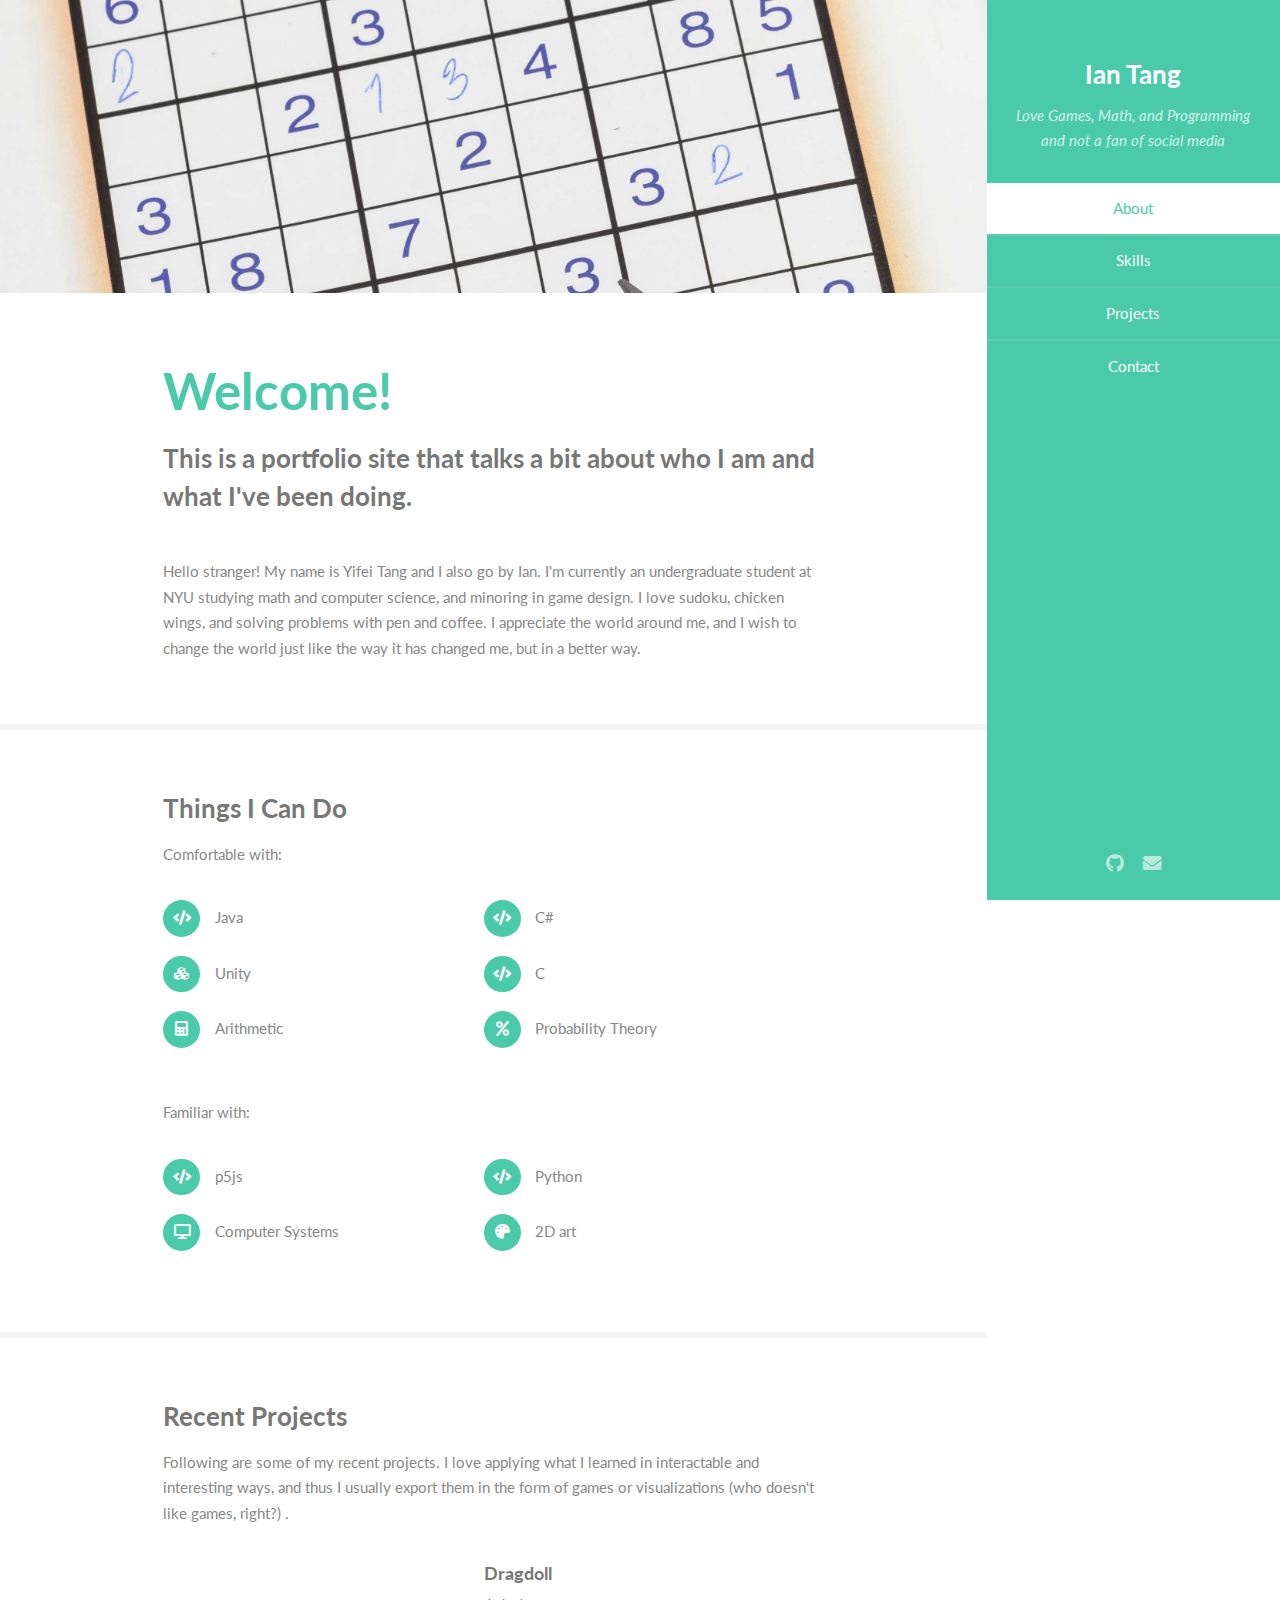
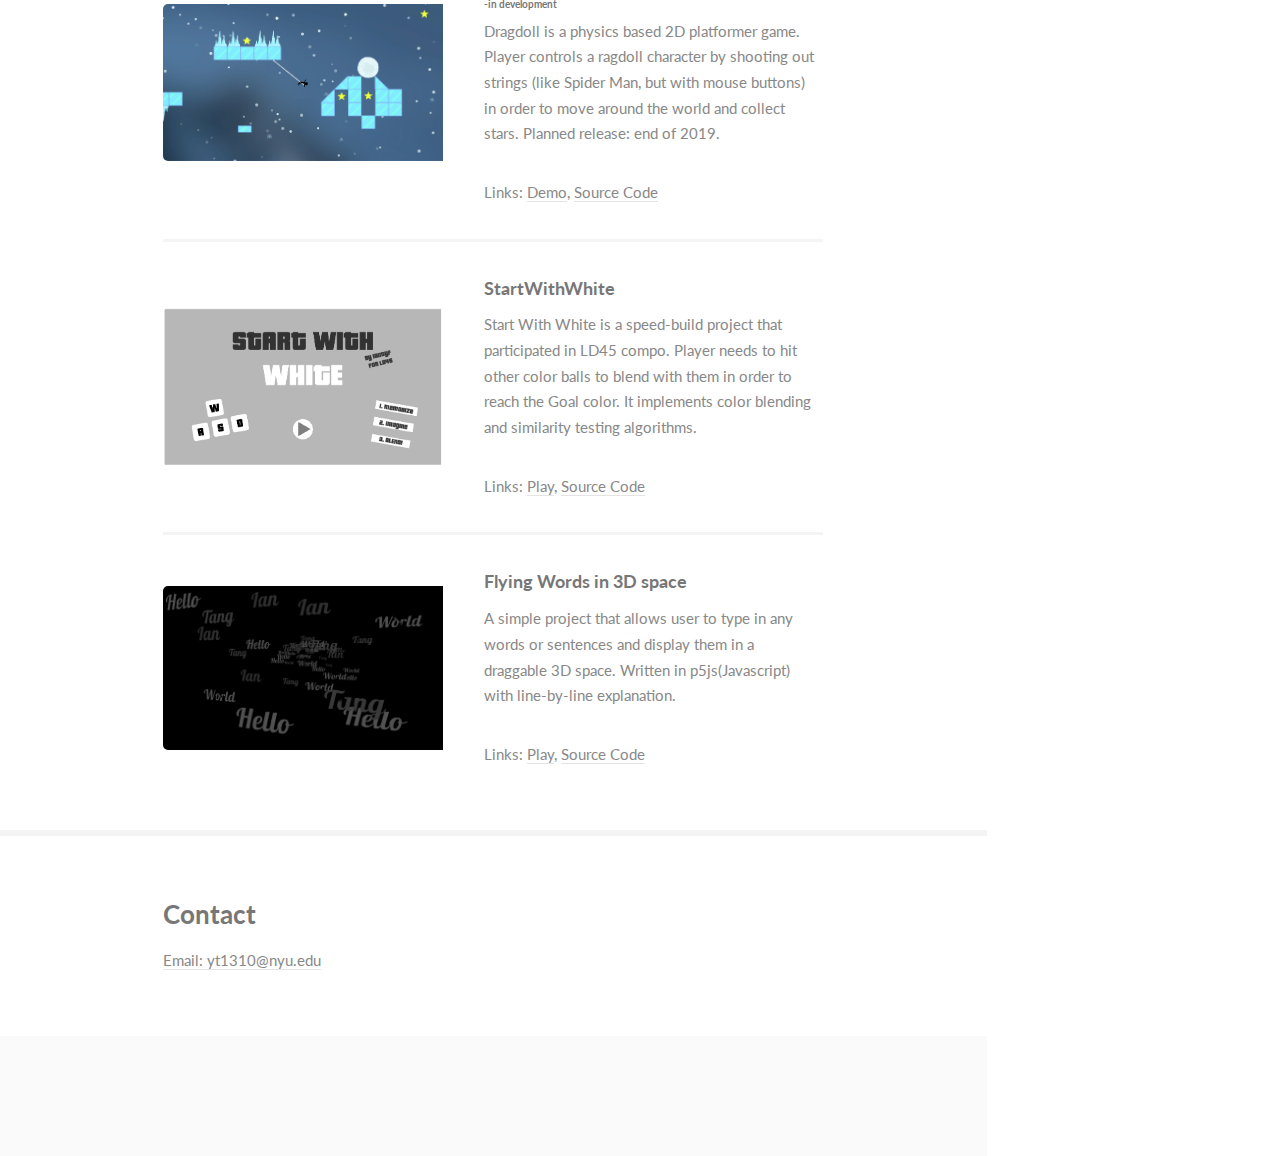
==== index.html @ 49a851e2 "Update index.html" ====
<!DOCTYPE HTML>
<!--
	Read Only by HTML5 UP
	html5up.net | @ajlkn
	Free for personal and commercial use under the CCA 3.0 license (html5up.net/license)
-->
<html>
	<head>
		<title>Read Only by HTML5 UP</title>
		<meta charset="utf-8" />
		<meta name="viewport" content="width=device-width, initial-scale=1, user-scalable=no" />
		<link rel="stylesheet" href="assets/css/main.css" />
	</head>
	<body class="is-preload">

		<!-- Header -->
			<section id="header">
				<header>
					
					<span class="image avatar"></span>

					<h1 id="logo"><a href="#">Ian Tang</a></h1>
					<p>Love Games, Math, and Programming</br>
					and not a fan of social media</p>
				</header>
				<nav id="nav">
					<ul>
						<li><a href="#one" class="active">About</a></li>
						<li><a href="#two">Skills</a></li>
						<li><a href="#three">Projects</a></li>
						<li><a href="#four">Contact</a></li>
					</ul>
				</nav>
				<footer>
					<ul class="icons">
						<li><a href="https://github.com/IanTyf/Projects" class="icon brands fa-github" target="_blank"><span class="label">Github</span></a></li>
						<li><a href="mailto:yt1319@nyu.edu" class="icon solid fa-envelope"><span class="label" target="_blank">Email</span></a></li>
					</ul>
				</footer>
			</section>

		<!-- Wrapper -->
			<div id="wrapper">

				<!-- Main -->
					<div id="main">

						<!-- One -->
							<section id="one">
								<div class="image main" data-position="center">
									<img src="images/11.jpg" alt="" />
								</div>
								<div class="container">
									<header class="major">
										<h2>Welcome!</h2>
										<p>This is a portfolio site that talks a bit about who I am and what I've been doing.</p>
									</header>
									<p>Hello stranger! My name is Yifei Tang and I also go by Ian. I'm currently an undergraduate student at NYU studying math and computer science, and minoring in game design. I love sudoku, chicken wings, and solving problems with pen and coffee. I appreciate the world around me, and I wish to change the world just like the way it has changed me, but in a better way.</p>
								</div>
							</section>

						<!-- Two -->
							<section id="two">
								<div class="container">
									<h3>Things I Can Do</h3>
									<p>Comfortable with:</p>
									<ul class="feature-icons">
										<li class="icon solid fa-code">Java</li>
										<li class="icon solid fa-code">C#</li>
										<li class="icon solid fa-cubes">Unity</li>
										<li class="icon solid fa-code">C</li>
										<li class="icon solid fa-calculator">Arithmetic</li>
										<li class="icon solid fa-percent">Probability Theory</li>
									</ul>
									<p>Familiar with:</p>
									<ul class="feature-icons">
										<li class="icon solid fa-code">p5js</li>
										<li class="icon solid fa-code">Python</li>
										<li class="icon solid fa-desktop">Computer Systems</li>
										<li class="icon solid fa-palette">2D art</li>
									</ul>
								</div>
							</section>

						<!-- Three -->
							<section id="three">
								<div class="container">
									<h3>Recent Projects</h3>
									<p>Following are some of my recent projects. I love applying what I learned in interactable and interesting ways, and thus I usually export them in the form of games or visualizations (who doesn't like games, right?) . </p>
									<div class="features">
										<article>
											<img src="images/2.png" class="image" alt="" />
											<div class="inner">
												<h4>Dragdoll<h6>-in development</h6></h4>
												<p>Dragdoll is a physics based 2D platformer game. Player controls a ragdoll character by shooting out strings (like Spider Man, but with mouse buttons) in order to move around the world and collect stars. Planned release: end of 2019.</p>
												<p>Links: <a href="https://iantyf.itch.io/dragdolldemo" target="_blank">Demo</a>, <a href="https://github.com/IanTyf/Projects/tree/master/Dragdoll" target="_blank">Source Code</a></p>
											</div>
										</article>
										<article>
											<img src="images/CoverImage.png" class="image" alt="" />
											<div class="inner">
												<h4>StartWithWhite</h4>
												<p>Start With White is a speed-build project that participated in LD45 compo. Player needs to hit other color balls to blend with them in order to reach the Goal color. It implements color blending and similarity testing algorithms. </p>
												<p>Links: <a href="https://iantyf.itch.io/start-with-white" target="_blank">Play</a>, <a href="https://github.com/IanTyf/Projects/tree/master/StartWithWhite" target="_blank">Source Code</a></p>
											</div>
										</article>
										<article>
											<img src="images/4.png" class="image" alt="" />
											<div class="inner">
												<h4>Flying Words in 3D space</h4>
												<p>A simple project that allows user to type in any words or sentences and display them in a draggable 3D space. Written in p5js(Javascript) with line-by-line explanation. </p>
												<p>Links: <a href="https://www.openprocessing.org/sketch/763519" target="_blank">Play</a>, <a href="https://github.com/IanTyf/Projects/tree/master/FlyingWords" target="_blank">Source Code</a></p>
											</div>
										</article>
									</div>
								</div>
							</section>

						<!-- Four -->
							<section id="four">
								<div class="container">
									<h3>Contact</h3>
									<p><a href="mailto:yt1319@nyu.edu"> Email: yt1310@nyu.edu</a></p>
									<!--
									<form method="post" action="#">
										<div class="row gtr-uniform">
											<div class="col-6 col-12-xsmall"><input type="text" name="name" id="name" placeholder="Name" /></div>
											<div class="col-6 col-12-xsmall"><input type="email" name="email" id="email" placeholder="Email" /></div>
											<div class="col-12"><input type="text" name="subject" id="subject" placeholder="Subject" /></div>
											<div class="col-12"><textarea name="message" id="message" placeholder="Message" rows="6"></textarea></div>
											<div class="col-12">
												<ul class="actions">
													<li><input type="submit" class="primary" value="Send Message" /></li>
													<li><input type="reset" value="Reset Form" /></li>
												</ul>
											</div>
										</div>
									</form>
								-->
								</div>
							</section>

						<!-- Five -->
						<!--
							<section id="five">
								<div class="container">
									<h3>Elements</h3>

									<section>
										<h4>Text</h4>
										<p>This is <b>bold</b> and this is <strong>strong</strong>. This is <i>italic</i> and this is <em>emphasized</em>.
										This is <sup>superscript</sup> text and this is <sub>subscript</sub> text.
										This is <u>underlined</u> and this is code: <code>for (;;) { ... }</code>. Finally, <a href="#">this is a link</a>.</p>
										<hr />
										<header>
											<h4>Heading with a Subtitle</h4>
											<p>Lorem ipsum dolor sit amet nullam id egestas urna aliquam</p>
										</header>
										<p>Nunc lacinia ante nunc ac lobortis. Interdum adipiscing gravida odio porttitor sem non mi integer non faucibus ornare mi ut ante amet placerat aliquet. Volutpat eu sed ante lacinia sapien lorem accumsan varius montes viverra nibh in adipiscing blandit tempus accumsan.</p>
										<header>
											<h5>Heading with a Subtitle</h5>
											<p>Lorem ipsum dolor sit amet nullam id egestas urna aliquam</p>
										</header>
										<p>Nunc lacinia ante nunc ac lobortis. Interdum adipiscing gravida odio porttitor sem non mi integer non faucibus ornare mi ut ante amet placerat aliquet. Volutpat eu sed ante lacinia sapien lorem accumsan varius montes viverra nibh in adipiscing blandit tempus accumsan.</p>
										<hr />
										<h2>Heading Level 2</h2>
										<h3>Heading Level 3</h3>
										<h4>Heading Level 4</h4>
										<h5>Heading Level 5</h5>
										<h6>Heading Level 6</h6>
										<hr />
										<h5>Blockquote</h5>
										<blockquote>Fringilla nisl. Donec accumsan interdum nisi, quis tincidunt felis sagittis eget tempus euismod. Vestibulum ante ipsum primis in faucibus vestibulum. Blandit adipiscing eu felis iaculis volutpat ac adipiscing accumsan faucibus. Vestibulum ante ipsum primis in faucibus lorem ipsum dolor sit amet nullam adipiscing eu felis.</blockquote>
										<h5>Preformatted</h5>
										<pre><code>i = 0;

while (!deck.isInOrder()) {
    print 'Iteration ' + i;
    deck.shuffle();
    i++;
}

print 'It took ' + i + ' iterations to sort the deck.';</code></pre>
									</section>

									<section>
										<h4>Lists</h4>
										<div class="row">
											<div class="col-6 col-12-xsmall">
												<h5>Unordered</h5>
												<ul>
													<li>Dolor pulvinar etiam magna etiam.</li>
													<li>Sagittis adipiscing lorem eleifend.</li>
													<li>Felis enim feugiat dolore viverra.</li>
												</ul>
												<h5>Alternate</h5>
												<ul class="alt">
													<li>Dolor pulvinar etiam magna etiam.</li>
													<li>Sagittis adipiscing lorem eleifend.</li>
													<li>Felis enim feugiat dolore viverra.</li>
												</ul>
											</div>
											<div class="col-6 col-12-xsmall">
												<h5>Ordered</h5>
												<ol>
													<li>Dolor pulvinar etiam magna etiam.</li>
													<li>Etiam vel felis at lorem sed viverra.</li>
													<li>Felis enim feugiat dolore viverra.</li>
													<li>Dolor pulvinar etiam magna etiam.</li>
													<li>Etiam vel felis at lorem sed viverra.</li>
													<li>Felis enim feugiat dolore viverra.</li>
												</ol>
												<h5>Icons</h5>
												<ul class="icons">
													<li><a href="#" class="icon brands fa-twitter"><span class="label">Twitter</span></a></li>
													<li><a href="#" class="icon brands fa-facebook-f"><span class="label">Facebook</span></a></li>
													<li><a href="#" class="icon brands fa-instagram"><span class="label">Instagram</span></a></li>
													<li><a href="#" class="icon brands fa-github"><span class="label">Github</span></a></li>
													<li><a href="#" class="icon brands fa-dribbble"><span class="label">Dribbble</span></a></li>
													<li><a href="#" class="icon brands fa-tumblr"><span class="label">Tumblr</span></a></li>
												</ul>
											</div>
										</div>
										<h5>Actions</h5>
										<ul class="actions">
											<li><a href="#" class="button primary">Default</a></li>
											<li><a href="#" class="button">Default</a></li>
											<li><a href="#" class="button alt">Default</a></li>
										</ul>
										<ul class="actions small">
											<li><a href="#" class="button primary small">Small</a></li>
											<li><a href="#" class="button small">Small</a></li>
											<li><a href="#" class="button alt small">Small</a></li>
										</ul>
										<div class="row">
											<div class="col-3 col-6-medium col-12-xsmall">
												<ul class="actions stacked">
													<li><a href="#" class="button primary">Default</a></li>
													<li><a href="#" class="button">Default</a></li>
													<li><a href="#" class="button alt">Default</a></li>
												</ul>
											</div>
											<div class="col-3 col-6 col-12-xsmall">
												<ul class="actions stacked">
													<li><a href="#" class="button primary small">Small</a></li>
													<li><a href="#" class="button small">Small</a></li>
													<li><a href="#" class="button alt small">Small</a></li>
												</ul>
											</div>
											<div class="col-3 col-6-medium col-12-xsmall">
												<ul class="actions stacked">
													<li><a href="#" class="button primary fit">Default</a></li>
													<li><a href="#" class="button fit">Default</a></li>
													<li><a href="#" class="button alt fit">Default</a></li>
												</ul>
											</div>
											<div class="col-3 col-6-medium col-12-xsmall">
												<ul class="actions stacked">
													<li><a href="#" class="button primary small fit">Small</a></li>
													<li><a href="#" class="button small fit">Small</a></li>
													<li><a href="#" class="button alt small fit">Small</a></li>
												</ul>
											</div>
										</div>
									</section>

									<section>
										<h4>Table</h4>
										<h5>Default</h5>
										<div class="table-wrapper">
											<table>
												<thead>
													<tr>
														<th>Name</th>
														<th>Description</th>
														<th>Price</th>
													</tr>
												</thead>
												<tbody>
													<tr>
														<td>Item One</td>
														<td>Ante turpis integer aliquet porttitor.</td>
														<td>29.99</td>
													</tr>
													<tr>
														<td>Item Two</td>
														<td>Vis ac commodo adipiscing arcu aliquet.</td>
														<td>19.99</td>
													</tr>
													<tr>
														<td>Item Three</td>
														<td> Morbi faucibus arcu accumsan lorem.</td>
														<td>29.99</td>
													</tr>
													<tr>
														<td>Item Four</td>
														<td>Vitae integer tempus condimentum.</td>
														<td>19.99</td>
													</tr>
													<tr>
														<td>Item Five</td>
														<td>Ante turpis integer aliquet porttitor.</td>
														<td>29.99</td>
													</tr>
												</tbody>
												<tfoot>
													<tr>
														<td colspan="2"></td>
														<td>100.00</td>
													</tr>
												</tfoot>
											</table>
										</div>

										<h5>Alternate</h5>
										<div class="table-wrapper">
											<table class="alt">
												<thead>
													<tr>
														<th>Name</th>
														<th>Description</th>
														<th>Price</th>
													</tr>
												</thead>
												<tbody>
													<tr>
														<td>Item One</td>
														<td>Ante turpis integer aliquet porttitor.</td>
														<td>29.99</td>
													</tr>
													<tr>
														<td>Item Two</td>
														<td>Vis ac commodo adipiscing arcu aliquet.</td>
														<td>19.99</td>
													</tr>
													<tr>
														<td>Item Three</td>
														<td> Morbi faucibus arcu accumsan lorem.</td>
														<td>29.99</td>
													</tr>
													<tr>
														<td>Item Four</td>
														<td>Vitae integer tempus condimentum.</td>
														<td>19.99</td>
													</tr>
													<tr>
														<td>Item Five</td>
														<td>Ante turpis integer aliquet porttitor.</td>
														<td>29.99</td>
													</tr>
												</tbody>
												<tfoot>
													<tr>
														<td colspan="2"></td>
														<td>100.00</td>
													</tr>
												</tfoot>
											</table>
										</div>
									</section>

									<section>
										<h4>Buttons</h4>
										<ul class="actions">
											<li><a href="#" class="button primary">Primary</a></li>
											<li><a href="#" class="button">Default</a></li>
											<li><a href="#" class="button alt">Alternate</a></li>
										</ul>
										<ul class="actions">
											<li><a href="#" class="button primary large">Large</a></li>
											<li><a href="#" class="button">Default</a></li>
											<li><a href="#" class="button alt small">Small</a></li>
										</ul>
										<ul class="actions fit">
											<li><a href="#" class="button primary fit">Fit</a></li>
											<li><a href="#" class="button fit">Fit</a></li>
											<li><a href="#" class="button alt fit">Fit</a></li>
										</ul>
										<ul class="actions fit small">
											<li><a href="#" class="button primary fit small">Fit + Small</a></li>
											<li><a href="#" class="button fit small">Fit + Small</a></li>
											<li><a href="#" class="button alt fit small">Fit + Small</a></li>
										</ul>
										<ul class="actions">
											<li><a href="#" class="button primary icon solid fa-download">Icon</a></li>
											<li><a href="#" class="button icon solid fa-download">Icon</a></li>
											<li><a href="#" class="button alt icon solid fa-check">Icon</a></li>
										</ul>
										<ul class="actions">
											<li><span class="button primary disabled">Primary</span></li>
											<li><span class="button disabled">Default</span></li>
											<li><span class="button alt disabled">Alternate</span></li>
										</ul>
									</section>

									<section>
										<h4>Form</h4>
										<form method="post" action="#">
											<div class="row gtr-uniform">
												<div class="col-6 col-12-xsmall">
													<input type="text" name="demo-name" id="demo-name" value="" placeholder="Name" />
												</div>
												<div class="col-6 col-12-xsmall">
													<input type="email" name="demo-email" id="demo-email" value="" placeholder="Email" />
												</div>
												<div class="col-12">
													<select name="demo-category" id="demo-category">
														<option value="">- Category -</option>
														<option value="1">Manufacturing</option>
														<option value="1">Shipping</option>
														<option value="1">Administration</option>
														<option value="1">Human Resources</option>
													</select>
												</div>
												<div class="col-4 col-12-medium">
													<input type="radio" id="demo-priority-low" name="demo-priority" checked>
													<label for="demo-priority-low">Low Priority</label>
												</div>
												<div class="col-4 col-12-medium">
													<input type="radio" id="demo-priority-normal" name="demo-priority">
													<label for="demo-priority-normal">Normal Priority</label>
												</div>
												<div class="col-4 col-12-medium">
													<input type="radio" id="demo-priority-high" name="demo-priority">
													<label for="demo-priority-high">High Priority</label>
												</div>
												<div class="col-6 col-12-medium">
													<input type="checkbox" id="demo-copy" name="demo-copy">
													<label for="demo-copy">Email me a copy of this message</label>
												</div>
												<div class="col-6 col-12-medium">
													<input type="checkbox" id="demo-human" name="demo-human" checked>
													<label for="demo-human">I am a human and not a robot</label>
												</div>
												<div class="col-12">
													<textarea name="demo-message" id="demo-message" placeholder="Enter your message" rows="6"></textarea>
												</div>
												<div class="col-12">
													<ul class="actions">
														<li><input type="submit" value="Send Message" /></li>
														<li><input type="reset" value="Reset" class="alt" /></li>
													</ul>
												</div>
											</div>
										</form>
									</section>

									<section>
										<h4>Image</h4>
										<h5>Fit</h5>
										<span class="image fit"><img src="images/banner.jpg" alt="" /></span>
										<div class="box alt">
											<div class="row gtr-50 gtr-uniform">
												<div class="col-4"><span class="image fit"><img src="images/pic01.jpg" alt="" /></span></div>
												<div class="col-4"><span class="image fit"><img src="images/pic02.jpg" alt="" /></span></div>
												<div class="col-4"><span class="image fit"><img src="images/pic03.jpg" alt="" /></span></div>
												<div class="col-4"><span class="image fit"><img src="images/pic02.jpg" alt="" /></span></div>
												<div class="col-4"><span class="image fit"><img src="images/pic03.jpg" alt="" /></span></div>
												<div class="col-4"><span class="image fit"><img src="images/pic01.jpg" alt="" /></span></div>
												<div class="col-4"><span class="image fit"><img src="images/pic03.jpg" alt="" /></span></div>
												<div class="col-4"><span class="image fit"><img src="images/pic01.jpg" alt="" /></span></div>
												<div class="col-4"><span class="image fit"><img src="images/pic02.jpg" alt="" /></span></div>
											</div>
										</div>
										<h5>Left &amp; Right</h5>
										<p><span class="image left"><img src="images/avatar.jpg" alt="" /></span>Fringilla nisl. Donec accumsan interdum nisi, quis tincidunt felis sagittis eget. tempus euismod. Vestibulum ante ipsum primis in faucibus vestibulum. Blandit adipiscing eu felis iaculis volutpat ac adipiscing accumsan eu faucibus. Integer ac pellentesque praesent tincidunt felis sagittis eget. tempus euismod. Vestibulum ante ipsum primis in faucibus vestibulum. Blandit adipiscing eu felis iaculis volutpat ac adipiscing accumsan eu faucibus. Integer ac pellentesque praesent. Donec accumsan interdum nisi, quis tincidunt felis sagittis eget. tempus euismod. Vestibulum ante ipsum primis in faucibus vestibulum. Blandit adipiscing eu felis iaculis volutpat ac adipiscing accumsan eu faucibus. Integer ac pellentesque praesent tincidunt felis sagittis eget. tempus euismod. Vestibulum ante ipsum primis in faucibus vestibulum. Blandit adipiscing eu felis iaculis volutpat ac adipiscing accumsan eu faucibus. Integer ac pellentesque praesent.</p>
										<p><span class="image right"><img src="images/avatar.jpg" alt="" /></span>Fringilla nisl. Donec accumsan interdum nisi, quis tincidunt felis sagittis eget. tempus euismod. Vestibulum ante ipsum primis in faucibus vestibulum. Blandit adipiscing eu felis iaculis volutpat ac adipiscing accumsan eu faucibus. Integer ac pellentesque praesent tincidunt felis sagittis eget. tempus euismod. Vestibulum ante ipsum primis in faucibus vestibulum. Blandit adipiscing eu felis iaculis volutpat ac adipiscing accumsan eu faucibus. Integer ac pellentesque praesent. Donec accumsan interdum nisi, quis tincidunt felis sagittis eget. tempus euismod. Vestibulum ante ipsum primis in faucibus vestibulum. Blandit adipiscing eu felis iaculis volutpat ac adipiscing accumsan eu faucibus. Integer ac pellentesque praesent tincidunt felis sagittis eget. tempus euismod. Vestibulum ante ipsum primis in faucibus vestibulum. Blandit adipiscing eu felis iaculis volutpat ac adipiscing accumsan eu faucibus. Integer ac pellentesque praesent.</p>
									</section>

								</div>
							</section>
						-->

					</div>

				<!-- Footer -->
					<section id="footer">
						<div class="container">
							<ul class="copyright">
								<!--
								<li>&copy; Untitled. All rights reserved.</li><li>Design: <a href="http://html5up.net">HTML5 UP</a></li>
							</ul>
						-->
						</div>
					</section>

			</div>

		<!-- Scripts -->
			<script src="assets/js/jquery.min.js"></script>
			<script src="assets/js/jquery.scrollex.min.js"></script>
			<script src="assets/js/jquery.scrolly.min.js"></script>
			<script src="assets/js/browser.min.js"></script>
			<script src="assets/js/breakpoints.min.js"></script>
			<script src="assets/js/util.js"></script>
			<script src="assets/js/main.js"></script>

	</body>
</html>
---- assets/css/main.css ----
@import url("fontawesome-all.min.css");
@import url("https://fonts.googleapis.com/css?family=Lato:400,400italic,700,700italic|Source+Code+Pro:400");

/*
	Read Only by HTML5 UP
	html5up.net | @ajlkn
	Free for personal and commercial use under the CCA 3.0 license (html5up.net/license)
*/

html, body, div, span, applet, object,
iframe, h1, h2, h3, h4, h5, h6, p, blockquote,
pre, a, abbr, acronym, address, big, cite,
code, del, dfn, em, img, ins, kbd, q, s, samp,
small, strike, strong, sub, sup, tt, var, b,
u, i, center, dl, dt, dd, ol, ul, li, fieldset,
form, label, legend, table, caption, tbody,
tfoot, thead, tr, th, td, article, aside,
canvas, details, embed, figure, figcaption,
footer, header, hgroup, menu, nav, output, ruby,
section, summary, time, mark, audio, video {
	margin: 0;
	padding: 0;
	border: 0;
	font-size: 100%;
	font: inherit;
	vertical-align: baseline;}

article, aside, details, figcaption, figure,
footer, header, hgroup, menu, nav, section {
	display: block;}

body {
	line-height: 1;
}

ol, ul {
	list-style: none;
}

blockquote, q {
	quotes: none;
}

	blockquote:before, blockquote:after, q:before, q:after {
		content: '';
		content: none;
	}

table {
	border-collapse: collapse;
	border-spacing: 0;
}

body {
	-webkit-text-size-adjust: none;
}

mark {
	background-color: transparent;
	color: inherit;
}

input::-moz-focus-inner {
	border: 0;
	padding: 0;
}

input, select, textarea {
	-moz-appearance: none;
	-webkit-appearance: none;
	-ms-appearance: none;
	appearance: none;
}

/* Basic */

	html {
		box-sizing: border-box;
	}

	*, *:before, *:after {
		box-sizing: inherit;
	}

	body {
		background: #fff;
	}

		body.is-preload *, body.is-preload *:before, body.is-preload *:after {
			-moz-animation: none !important;
			-webkit-animation: none !important;
			-ms-animation: none !important;
			animation: none !important;
			-moz-transition: none !important;
			-webkit-transition: none !important;
			-ms-transition: none !important;
			transition: none !important;
		}

	body, input, select, textarea {
		color: #888;
		font-family: "Lato", sans-serif;
		font-size: 16pt;
		font-weight: 400;
		line-height: 1.75em;
	}

	a {
		-moz-transition: color 0.2s ease-in-out, border-color 0.2s ease-in-out;
		-webkit-transition: color 0.2s ease-in-out, border-color 0.2s ease-in-out;
		-ms-transition: color 0.2s ease-in-out, border-color 0.2s ease-in-out;
		transition: color 0.2s ease-in-out, border-color 0.2s ease-in-out;
		border-bottom: solid 1px #e4e4e4;
		color: inherit;
		text-decoration: none;
	}

		a:hover {
			border-bottom-color: transparent;
			color: #4acaa8 !important;
		}

	strong, b {
		color: #777;
		font-weight: 700;
	}

	em, i {
		font-style: italic;
	}

	p {
		margin: 0 0 2.25em 0;
	}

	h1, h2, h3, h4, h5, h6 {
		color: #777;
		font-weight: 700;
		line-height: 1em;
		margin: 0 0 0.5625em 0;
	}

		h1 a, h2 a, h3 a, h4 a, h5 a, h6 a {
			border: 0;
			color: inherit;
			text-decoration: none;
		}

	h2 {
		font-size: 2em;
		line-height: 1.5em;
	}

	h3 {
		font-size: 1.75em;
		line-height: 1.5em;
	}

	h4 {
		font-size: 1.25em;
		line-height: 1.5em;
	}

	h5 {
		font-size: 0.9em;
		line-height: 1.5em;
	}

	h6 {
		font-size: 0.7em;
		line-height: 1.5em;
	}

	sub {
		font-size: 0.8em;
		position: relative;
		top: 0.5em;
	}

	sup {
		font-size: 0.8em;
		position: relative;
		top: -0.5em;
	}

	hr {
		border: 0;
		border-bottom: solid 2px #f4f4f4;
		margin: 2.25em 0;
	}

		hr.major {
			margin: 3.375em 0;
		}

	blockquote {
		border-left: solid 8px #e4e4e4;
		font-style: italic;
		margin: 0 0 2.25em 0;
		padding: 0.5em 0 0.5em 2em;
	}

	code {
		background: #555;
		border-radius: 5px;
		color: #fff;
		font-family: "Source Code Pro", monospace;
		font-size: 0.9em;
		margin: 0 0.25em;
		padding: 0.25em 0.65em;
	}

	pre {
		font-family: "Source Code Pro", monospace;
		font-size: 0.9em;
		margin: 0 0 2.25em 0;
	}

		pre code {
			-webkit-overflow-scrolling: touch;
			display: block;
			line-height: 1.5em;
			overflow-x: auto;
			padding: 1em 1.5em;
		}

	.align-left {
		text-align: left;
	}

	.align-center {
		text-align: center;
	}

	.align-right {
		text-align: right;
	}

/* Row */

	.row {
		display: flex;
		flex-wrap: wrap;
		box-sizing: border-box;
		align-items: stretch;
	}

		.row > * {
			box-sizing: border-box;
		}

		.row.gtr-uniform > * > :last-child {
			margin-bottom: 0;
		}

		.row.aln-left {
			justify-content: flex-start;
		}

		.row.aln-center {
			justify-content: center;
		}

		.row.aln-right {
			justify-content: flex-end;
		}

		.row.aln-top {
			align-items: flex-start;
		}

		.row.aln-middle {
			align-items: center;
		}

		.row.aln-bottom {
			align-items: flex-end;
		}

		.row > .imp {
			order: -1;
		}

		.row > .col-1 {
			width: 8.33333%;
		}

		.row > .off-1 {
			margin-left: 8.33333%;
		}

		.row > .col-2 {
			width: 16.66667%;
		}

		.row > .off-2 {
			margin-left: 16.66667%;
		}

		.row > .col-3 {
			width: 25%;
		}

		.row > .off-3 {
			margin-left: 25%;
		}

		.row > .col-4 {
			width: 33.33333%;
		}

		.row > .off-4 {
			margin-left: 33.33333%;
		}

		.row > .col-5 {
			width: 41.66667%;
		}

		.row > .off-5 {
			margin-left: 41.66667%;
		}

		.row > .col-6 {
			width: 50%;
		}

		.row > .off-6 {
			margin-left: 50%;
		}

		.row > .col-7 {
			width: 58.33333%;
		}

		.row > .off-7 {
			margin-left: 58.33333%;
		}

		.row > .col-8 {
			width: 66.66667%;
		}

		.row > .off-8 {
			margin-left: 66.66667%;
		}

		.row > .col-9 {
			width: 75%;
		}

		.row > .off-9 {
			margin-left: 75%;
		}

		.row > .col-10 {
			width: 83.33333%;
		}

		.row > .off-10 {
			margin-left: 83.33333%;
		}

		.row > .col-11 {
			width: 91.66667%;
		}

		.row > .off-11 {
			margin-left: 91.66667%;
		}

		.row > .col-12 {
			width: 100%;
		}

		.row > .off-12 {
			margin-left: 100%;
		}

		.row.gtr-0 {
			margin-top: 0;
			margin-left: 0em;
		}

			.row.gtr-0 > * {
				padding: 0 0 0 0em;
			}

			.row.gtr-0.gtr-uniform {
				margin-top: 0em;
			}

				.row.gtr-0.gtr-uniform > * {
					padding-top: 0em;
				}

		.row.gtr-25 {
			margin-top: 0;
			margin-left: -0.5em;
		}

			.row.gtr-25 > * {
				padding: 0 0 0 0.5em;
			}

			.row.gtr-25.gtr-uniform {
				margin-top: -0.5em;
			}

				.row.gtr-25.gtr-uniform > * {
					padding-top: 0.5em;
				}

		.row.gtr-50 {
			margin-top: 0;
			margin-left: -1em;
		}

			.row.gtr-50 > * {
				padding: 0 0 0 1em;
			}

			.row.gtr-50.gtr-uniform {
				margin-top: -1em;
			}

				.row.gtr-50.gtr-uniform > * {
					padding-top: 1em;
				}

		.row {
			margin-top: 0;
			margin-left: -2em;
		}

			.row > * {
				padding: 0 0 0 2em;
			}

			.row.gtr-uniform {
				margin-top: -2em;
			}

				.row.gtr-uniform > * {
					padding-top: 2em;
				}

		.row.gtr-150 {
			margin-top: 0;
			margin-left: -3em;
		}

			.row.gtr-150 > * {
				padding: 0 0 0 3em;
			}

			.row.gtr-150.gtr-uniform {
				margin-top: -3em;
			}

				.row.gtr-150.gtr-uniform > * {
					padding-top: 3em;
				}

		.row.gtr-200 {
			margin-top: 0;
			margin-left: -4em;
		}

			.row.gtr-200 > * {
				padding: 0 0 0 4em;
			}

			.row.gtr-200.gtr-uniform {
				margin-top: -4em;
			}

				.row.gtr-200.gtr-uniform > * {
					padding-top: 4em;
				}

		@media screen and (max-width: 1680px) {

			.row {
				display: flex;
				flex-wrap: wrap;
				box-sizing: border-box;
				align-items: stretch;
			}

				.row > * {
					box-sizing: border-box;
				}

				.row.gtr-uniform > * > :last-child {
					margin-bottom: 0;
				}

				.row.aln-left {
					justify-content: flex-start;
				}

				.row.aln-center {
					justify-content: center;
				}

				.row.aln-right {
					justify-content: flex-end;
				}

				.row.aln-top {
					align-items: flex-start;
				}

				.row.aln-middle {
					align-items: center;
				}

				.row.aln-bottom {
					align-items: flex-end;
				}

				.row > .imp-xlarge {
					order: -1;
				}

				.row > .col-1-xlarge {
					width: 8.33333%;
				}

				.row > .off-1-xlarge {
					margin-left: 8.33333%;
				}

				.row > .col-2-xlarge {
					width: 16.66667%;
				}

				.row > .off-2-xlarge {
					margin-left: 16.66667%;
				}

				.row > .col-3-xlarge {
					width: 25%;
				}

				.row > .off-3-xlarge {
					margin-left: 25%;
				}

				.row > .col-4-xlarge {
					width: 33.33333%;
				}

				.row > .off-4-xlarge {
					margin-left: 33.33333%;
				}

				.row > .col-5-xlarge {
					width: 41.66667%;
				}

				.row > .off-5-xlarge {
					margin-left: 41.66667%;
				}

				.row > .col-6-xlarge {
					width: 50%;
				}

				.row > .off-6-xlarge {
					margin-left: 50%;
				}

				.row > .col-7-xlarge {
					width: 58.33333%;
				}

				.row > .off-7-xlarge {
					margin-left: 58.33333%;
				}

				.row > .col-8-xlarge {
					width: 66.66667%;
				}

				.row > .off-8-xlarge {
					margin-left: 66.66667%;
				}

				.row > .col-9-xlarge {
					width: 75%;
				}

				.row > .off-9-xlarge {
					margin-left: 75%;
				}

				.row > .col-10-xlarge {
					width: 83.33333%;
				}

				.row > .off-10-xlarge {
					margin-left: 83.33333%;
				}

				.row > .col-11-xlarge {
					width: 91.66667%;
				}

				.row > .off-11-xlarge {
					margin-left: 91.66667%;
				}

				.row > .col-12-xlarge {
					width: 100%;
				}

				.row > .off-12-xlarge {
					margin-left: 100%;
				}

				.row.gtr-0 {
					margin-top: 0;
					margin-left: 0em;
				}

					.row.gtr-0 > * {
						padding: 0 0 0 0em;
					}

					.row.gtr-0.gtr-uniform {
						margin-top: 0em;
					}

						.row.gtr-0.gtr-uniform > * {
							padding-top: 0em;
						}

				.row.gtr-25 {
					margin-top: 0;
					margin-left: -0.5em;
				}

					.row.gtr-25 > * {
						padding: 0 0 0 0.5em;
					}

					.row.gtr-25.gtr-uniform {
						margin-top: -0.5em;
					}

						.row.gtr-25.gtr-uniform > * {
							padding-top: 0.5em;
						}

				.row.gtr-50 {
					margin-top: 0;
					margin-left: -1em;
				}

					.row.gtr-50 > * {
						padding: 0 0 0 1em;
					}

					.row.gtr-50.gtr-uniform {
						margin-top: -1em;
					}

						.row.gtr-50.gtr-uniform > * {
							padding-top: 1em;
						}

				.row {
					margin-top: 0;
					margin-left: -2em;
				}

					.row > * {
						padding: 0 0 0 2em;
					}

					.row.gtr-uniform {
						margin-top: -2em;
					}

						.row.gtr-uniform > * {
							padding-top: 2em;
						}

				.row.gtr-150 {
					margin-top: 0;
					margin-left: -3em;
				}

					.row.gtr-150 > * {
						padding: 0 0 0 3em;
					}

					.row.gtr-150.gtr-uniform {
						margin-top: -3em;
					}

						.row.gtr-150.gtr-uniform > * {
							padding-top: 3em;
						}

				.row.gtr-200 {
					margin-top: 0;
					margin-left: -4em;
				}

					.row.gtr-200 > * {
						padding: 0 0 0 4em;
					}

					.row.gtr-200.gtr-uniform {
						margin-top: -4em;
					}

						.row.gtr-200.gtr-uniform > * {
							padding-top: 4em;
						}

		}

		@media screen and (max-width: 1280px) {

			.row {
				display: flex;
				flex-wrap: wrap;
				box-sizing: border-box;
				align-items: stretch;
			}

				.row > * {
					box-sizing: border-box;
				}

				.row.gtr-uniform > * > :last-child {
					margin-bottom: 0;
				}

				.row.aln-left {
					justify-content: flex-start;
				}

				.row.aln-center {
					justify-content: center;
				}

				.row.aln-right {
					justify-content: flex-end;
				}

				.row.aln-top {
					align-items: flex-start;
				}

				.row.aln-middle {
					align-items: center;
				}

				.row.aln-bottom {
					align-items: flex-end;
				}

				.row > .imp-large {
					order: -1;
				}

				.row > .col-1-large {
					width: 8.33333%;
				}

				.row > .off-1-large {
					margin-left: 8.33333%;
				}

				.row > .col-2-large {
					width: 16.66667%;
				}

				.row > .off-2-large {
					margin-left: 16.66667%;
				}

				.row > .col-3-large {
					width: 25%;
				}

				.row > .off-3-large {
					margin-left: 25%;
				}

				.row > .col-4-large {
					width: 33.33333%;
				}

				.row > .off-4-large {
					margin-left: 33.33333%;
				}

				.row > .col-5-large {
					width: 41.66667%;
				}

				.row > .off-5-large {
					margin-left: 41.66667%;
				}

				.row > .col-6-large {
					width: 50%;
				}

				.row > .off-6-large {
					margin-left: 50%;
				}

				.row > .col-7-large {
					width: 58.33333%;
				}

				.row > .off-7-large {
					margin-left: 58.33333%;
				}

				.row > .col-8-large {
					width: 66.66667%;
				}

				.row > .off-8-large {
					margin-left: 66.66667%;
				}

				.row > .col-9-large {
					width: 75%;
				}

				.row > .off-9-large {
					margin-left: 75%;
				}

				.row > .col-10-large {
					width: 83.33333%;
				}

				.row > .off-10-large {
					margin-left: 83.33333%;
				}

				.row > .col-11-large {
					width: 91.66667%;
				}

				.row > .off-11-large {
					margin-left: 91.66667%;
				}

				.row > .col-12-large {
					width: 100%;
				}

				.row > .off-12-large {
					margin-left: 100%;
				}

				.row.gtr-0 {
					margin-top: 0;
					margin-left: 0em;
				}

					.row.gtr-0 > * {
						padding: 0 0 0 0em;
					}

					.row.gtr-0.gtr-uniform {
						margin-top: 0em;
					}

						.row.gtr-0.gtr-uniform > * {
							padding-top: 0em;
						}

				.row.gtr-25 {
					margin-top: 0;
					margin-left: -0.375em;
				}

					.row.gtr-25 > * {
						padding: 0 0 0 0.375em;
					}

					.row.gtr-25.gtr-uniform {
						margin-top: -0.375em;
					}

						.row.gtr-25.gtr-uniform > * {
							padding-top: 0.375em;
						}

				.row.gtr-50 {
					margin-top: 0;
					margin-left: -0.75em;
				}

					.row.gtr-50 > * {
						padding: 0 0 0 0.75em;
					}

					.row.gtr-50.gtr-uniform {
						margin-top: -0.75em;
					}

						.row.gtr-50.gtr-uniform > * {
							padding-top: 0.75em;
						}

				.row {
					margin-top: 0;
					margin-left: -1.5em;
				}

					.row > * {
						padding: 0 0 0 1.5em;
					}

					.row.gtr-uniform {
						margin-top: -1.5em;
					}

						.row.gtr-uniform > * {
							padding-top: 1.5em;
						}

				.row.gtr-150 {
					margin-top: 0;
					margin-left: -2.25em;
				}

					.row.gtr-150 > * {
						padding: 0 0 0 2.25em;
					}

					.row.gtr-150.gtr-uniform {
						margin-top: -2.25em;
					}

						.row.gtr-150.gtr-uniform > * {
							padding-top: 2.25em;
						}

				.row.gtr-200 {
					margin-top: 0;
					margin-left: -3em;
				}

					.row.gtr-200 > * {
						padding: 0 0 0 3em;
					}

					.row.gtr-200.gtr-uniform {
						margin-top: -3em;
					}

						.row.gtr-200.gtr-uniform > * {
							padding-top: 3em;
						}

		}

		@media screen and (max-width: 1024px) {

			.row {
				display: flex;
				flex-wrap: wrap;
				box-sizing: border-box;
				align-items: stretch;
			}

				.row > * {
					box-sizing: border-box;
				}

				.row.gtr-uniform > * > :last-child {
					margin-bottom: 0;
				}

				.row.aln-left {
					justify-content: flex-start;
				}

				.row.aln-center {
					justify-content: center;
				}

				.row.aln-right {
					justify-content: flex-end;
				}

				.row.aln-top {
					align-items: flex-start;
				}

				.row.aln-middle {
					align-items: center;
				}

				.row.aln-bottom {
					align-items: flex-end;
				}

				.row > .imp-medium {
					order: -1;
				}

				.row > .col-1-medium {
					width: 8.33333%;
				}

				.row > .off-1-medium {
					margin-left: 8.33333%;
				}

				.row > .col-2-medium {
					width: 16.66667%;
				}

				.row > .off-2-medium {
					margin-left: 16.66667%;
				}

				.row > .col-3-medium {
					width: 25%;
				}

				.row > .off-3-medium {
					margin-left: 25%;
				}

				.row > .col-4-medium {
					width: 33.33333%;
				}

				.row > .off-4-medium {
					margin-left: 33.33333%;
				}

				.row > .col-5-medium {
					width: 41.66667%;
				}

				.row > .off-5-medium {
					margin-left: 41.66667%;
				}

				.row > .col-6-medium {
					width: 50%;
				}

				.row > .off-6-medium {
					margin-left: 50%;
				}

				.row > .col-7-medium {
					width: 58.33333%;
				}

				.row > .off-7-medium {
					margin-left: 58.33333%;
				}

				.row > .col-8-medium {
					width: 66.66667%;
				}

				.row > .off-8-medium {
					margin-left: 66.66667%;
				}

				.row > .col-9-medium {
					width: 75%;
				}

				.row > .off-9-medium {
					margin-left: 75%;
				}

				.row > .col-10-medium {
					width: 83.33333%;
				}

				.row > .off-10-medium {
					margin-left: 83.33333%;
				}

				.row > .col-11-medium {
					width: 91.66667%;
				}

				.row > .off-11-medium {
					margin-left: 91.66667%;
				}

				.row > .col-12-medium {
					width: 100%;
				}

				.row > .off-12-medium {
					margin-left: 100%;
				}

				.row.gtr-0 {
					margin-top: 0;
					margin-left: 0em;
				}

					.row.gtr-0 > * {
						padding: 0 0 0 0em;
					}

					.row.gtr-0.gtr-uniform {
						margin-top: 0em;
					}

						.row.gtr-0.gtr-uniform > * {
							padding-top: 0em;
						}

				.row.gtr-25 {
					margin-top: 0;
					margin-left: -0.375em;
				}

					.row.gtr-25 > * {
						padding: 0 0 0 0.375em;
					}

					.row.gtr-25.gtr-uniform {
						margin-top: -0.375em;
					}

						.row.gtr-25.gtr-uniform > * {
							padding-top: 0.375em;
						}

				.row.gtr-50 {
					margin-top: 0;
					margin-left: -0.75em;
				}

					.row.gtr-50 > * {
						padding: 0 0 0 0.75em;
					}

					.row.gtr-50.gtr-uniform {
						margin-top: -0.75em;
					}

						.row.gtr-50.gtr-uniform > * {
							padding-top: 0.75em;
						}

				.row {
					margin-top: 0;
					margin-left: -1.5em;
				}

					.row > * {
						padding: 0 0 0 1.5em;
					}

					.row.gtr-uniform {
						margin-top: -1.5em;
					}

						.row.gtr-uniform > * {
							padding-top: 1.5em;
						}

				.row.gtr-150 {
					margin-top: 0;
					margin-left: -2.25em;
				}

					.row.gtr-150 > * {
						padding: 0 0 0 2.25em;
					}

					.row.gtr-150.gtr-uniform {
						margin-top: -2.25em;
					}

						.row.gtr-150.gtr-uniform > * {
							padding-top: 2.25em;
						}

				.row.gtr-200 {
					margin-top: 0;
					margin-left: -3em;
				}

					.row.gtr-200 > * {
						padding: 0 0 0 3em;
					}

					.row.gtr-200.gtr-uniform {
						margin-top: -3em;
					}

						.row.gtr-200.gtr-uniform > * {
							padding-top: 3em;
						}

		}

		@media screen and (max-width: 736px) {

			.row {
				display: flex;
				flex-wrap: wrap;
				box-sizing: border-box;
				align-items: stretch;
			}

				.row > * {
					box-sizing: border-box;
				}

				.row.gtr-uniform > * > :last-child {
					margin-bottom: 0;
				}

				.row.aln-left {
					justify-content: flex-start;
				}

				.row.aln-center {
					justify-content: center;
				}

				.row.aln-right {
					justify-content: flex-end;
				}

				.row.aln-top {
					align-items: flex-start;
				}

				.row.aln-middle {
					align-items: center;
				}

				.row.aln-bottom {
					align-items: flex-end;
				}

				.row > .imp-small {
					order: -1;
				}

				.row > .col-1-small {
					width: 8.33333%;
				}

				.row > .off-1-small {
					margin-left: 8.33333%;
				}

				.row > .col-2-small {
					width: 16.66667%;
				}

				.row > .off-2-small {
					margin-left: 16.66667%;
				}

				.row > .col-3-small {
					width: 25%;
				}

				.row > .off-3-small {
					margin-left: 25%;
				}

				.row > .col-4-small {
					width: 33.33333%;
				}

				.row > .off-4-small {
					margin-left: 33.33333%;
				}

				.row > .col-5-small {
					width: 41.66667%;
				}

				.row > .off-5-small {
					margin-left: 41.66667%;
				}

				.row > .col-6-small {
					width: 50%;
				}

				.row > .off-6-small {
					margin-left: 50%;
				}

				.row > .col-7-small {
					width: 58.33333%;
				}

				.row > .off-7-small {
					margin-left: 58.33333%;
				}

				.row > .col-8-small {
					width: 66.66667%;
				}

				.row > .off-8-small {
					margin-left: 66.66667%;
				}

				.row > .col-9-small {
					width: 75%;
				}

				.row > .off-9-small {
					margin-left: 75%;
				}

				.row > .col-10-small {
					width: 83.33333%;
				}

				.row > .off-10-small {
					margin-left: 83.33333%;
				}

				.row > .col-11-small {
					width: 91.66667%;
				}

				.row > .off-11-small {
					margin-left: 91.66667%;
				}

				.row > .col-12-small {
					width: 100%;
				}

				.row > .off-12-small {
					margin-left: 100%;
				}

				.row.gtr-0 {
					margin-top: 0;
					margin-left: 0em;
				}

					.row.gtr-0 > * {
						padding: 0 0 0 0em;
					}

					.row.gtr-0.gtr-uniform {
						margin-top: 0em;
					}

						.row.gtr-0.gtr-uniform > * {
							padding-top: 0em;
						}

				.row.gtr-25 {
					margin-top: 0;
					margin-left: -0.3125em;
				}

					.row.gtr-25 > * {
						padding: 0 0 0 0.3125em;
					}

					.row.gtr-25.gtr-uniform {
						margin-top: -0.3125em;
					}

						.row.gtr-25.gtr-uniform > * {
							padding-top: 0.3125em;
						}

				.row.gtr-50 {
					margin-top: 0;
					margin-left: -0.625em;
				}

					.row.gtr-50 > * {
						padding: 0 0 0 0.625em;
					}

					.row.gtr-50.gtr-uniform {
						margin-top: -0.625em;
					}

						.row.gtr-50.gtr-uniform > * {
							padding-top: 0.625em;
						}

				.row {
					margin-top: 0;
					margin-left: -1.25em;
				}

					.row > * {
						padding: 0 0 0 1.25em;
					}

					.row.gtr-uniform {
						margin-top: -1.25em;
					}

						.row.gtr-uniform > * {
							padding-top: 1.25em;
						}

				.row.gtr-150 {
					margin-top: 0;
					margin-left: -1.875em;
				}

					.row.gtr-150 > * {
						padding: 0 0 0 1.875em;
					}

					.row.gtr-150.gtr-uniform {
						margin-top: -1.875em;
					}

						.row.gtr-150.gtr-uniform > * {
							padding-top: 1.875em;
						}

				.row.gtr-200 {
					margin-top: 0;
					margin-left: -2.5em;
				}

					.row.gtr-200 > * {
						padding: 0 0 0 2.5em;
					}

					.row.gtr-200.gtr-uniform {
						margin-top: -2.5em;
					}

						.row.gtr-200.gtr-uniform > * {
							padding-top: 2.5em;
						}

		}

		@media screen and (max-width: 480px) {

			.row {
				display: flex;
				flex-wrap: wrap;
				box-sizing: border-box;
				align-items: stretch;
			}

				.row > * {
					box-sizing: border-box;
				}

				.row.gtr-uniform > * > :last-child {
					margin-bottom: 0;
				}

				.row.aln-left {
					justify-content: flex-start;
				}

				.row.aln-center {
					justify-content: center;
				}

				.row.aln-right {
					justify-content: flex-end;
				}

				.row.aln-top {
					align-items: flex-start;
				}

				.row.aln-middle {
					align-items: center;
				}

				.row.aln-bottom {
					align-items: flex-end;
				}

				.row > .imp-xsmall {
					order: -1;
				}

				.row > .col-1-xsmall {
					width: 8.33333%;
				}

				.row > .off-1-xsmall {
					margin-left: 8.33333%;
				}

				.row > .col-2-xsmall {
					width: 16.66667%;
				}

				.row > .off-2-xsmall {
					margin-left: 16.66667%;
				}

				.row > .col-3-xsmall {
					width: 25%;
				}

				.row > .off-3-xsmall {
					margin-left: 25%;
				}

				.row > .col-4-xsmall {
					width: 33.33333%;
				}

				.row > .off-4-xsmall {
					margin-left: 33.33333%;
				}

				.row > .col-5-xsmall {
					width: 41.66667%;
				}

				.row > .off-5-xsmall {
					margin-left: 41.66667%;
				}

				.row > .col-6-xsmall {
					width: 50%;
				}

				.row > .off-6-xsmall {
					margin-left: 50%;
				}

				.row > .col-7-xsmall {
					width: 58.33333%;
				}

				.row > .off-7-xsmall {
					margin-left: 58.33333%;
				}

				.row > .col-8-xsmall {
					width: 66.66667%;
				}

				.row > .off-8-xsmall {
					margin-left: 66.66667%;
				}

				.row > .col-9-xsmall {
					width: 75%;
				}

				.row > .off-9-xsmall {
					margin-left: 75%;
				}

				.row > .col-10-xsmall {
					width: 83.33333%;
				}

				.row > .off-10-xsmall {
					margin-left: 83.33333%;
				}

				.row > .col-11-xsmall {
					width: 91.66667%;
				}

				.row > .off-11-xsmall {
					margin-left: 91.66667%;
				}

				.row > .col-12-xsmall {
					width: 100%;
				}

				.row > .off-12-xsmall {
					margin-left: 100%;
				}

				.row.gtr-0 {
					margin-top: 0;
					margin-left: 0em;
				}

					.row.gtr-0 > * {
						padding: 0 0 0 0em;
					}

					.row.gtr-0.gtr-uniform {
						margin-top: 0em;
					}

						.row.gtr-0.gtr-uniform > * {
							padding-top: 0em;
						}

				.row.gtr-25 {
					margin-top: 0;
					margin-left: -0.3125em;
				}

					.row.gtr-25 > * {
						padding: 0 0 0 0.3125em;
					}

					.row.gtr-25.gtr-uniform {
						margin-top: -0.3125em;
					}

						.row.gtr-25.gtr-uniform > * {
							padding-top: 0.3125em;
						}

				.row.gtr-50 {
					margin-top: 0;
					margin-left: -0.625em;
				}

					.row.gtr-50 > * {
						padding: 0 0 0 0.625em;
					}

					.row.gtr-50.gtr-uniform {
						margin-top: -0.625em;
					}

						.row.gtr-50.gtr-uniform > * {
							padding-top: 0.625em;
						}

				.row {
					margin-top: 0;
					margin-left: -1.25em;
				}

					.row > * {
						padding: 0 0 0 1.25em;
					}

					.row.gtr-uniform {
						margin-top: -1.25em;
					}

						.row.gtr-uniform > * {
							padding-top: 1.25em;
						}

				.row.gtr-150 {
					margin-top: 0;
					margin-left: -1.875em;
				}

					.row.gtr-150 > * {
						padding: 0 0 0 1.875em;
					}

					.row.gtr-150.gtr-uniform {
						margin-top: -1.875em;
					}

						.row.gtr-150.gtr-uniform > * {
							padding-top: 1.875em;
						}

				.row.gtr-200 {
					margin-top: 0;
					margin-left: -2.5em;
				}

					.row.gtr-200 > * {
						padding: 0 0 0 2.5em;
					}

					.row.gtr-200.gtr-uniform {
						margin-top: -2.5em;
					}

						.row.gtr-200.gtr-uniform > * {
							padding-top: 2.5em;
						}

		}

/* Container */

	.container {
		margin: 0 auto;
		max-width: calc(100% - 4.5em);
		width: 45em;
	}

		.container.xsmall {
			width: 11.25em;
		}

		.container.small {
			width: 22.5em;
		}

		.container.medium {
			width: 33.75em;
		}

		.container.large {
			width: 56.25em;
		}

		.container.xlarge {
			width: 67.5em;
		}

		.container.max {
			width: 100%;
		}

		@media screen and (max-width: 1024px) {

			.container {
				width: 100% !important;
			}

		}

		@media screen and (max-width: 480px) {

			.container {
				max-width: calc(100% - 3.375em);
			}

		}

/* Section/Article */

	section.special, article.special {
		text-align: center;
	}

	header p {
		color: #aaa;
		position: relative;
		margin: 0 0 1.6875em 0;
	}

	header h2 + p {
		font-size: 1.25em;
		margin-top: -0.5em;
		line-height: 1.5em;
	}

	header h3 + p {
		font-size: 1.1em;
		margin-top: -0.35em;
		line-height: 1.5em;
	}

	header h4 + p,
	header h5 + p,
	header h6 + p {
		font-size: 0.9em;
		margin-top: -0.25em;
		line-height: 1.5em;
	}

	header.major h2 {
		color: #4acaa8;
		font-size: 3.5em;
	}

		header.major h2 + p {
			color: #777;
			font-size: 1.75em;
			font-weight: 700;
			margin-top: -0.75em;
		}

/* Form */

	form {
		margin: 0 0 2.25em 0;
	}

	label {
		color: #777;
		display: block;
		font-size: 0.9em;
		font-weight: 700;
		margin: 0 0 1.125em 0;
	}

	input::-moz-focus-inner {
		border: 0;
		padding: 0;
	}

	input[type="text"],
	input[type="password"],
	input[type="email"],
	select,
	textarea {
		-moz-appearance: none;
		-webkit-appearance: none;
		-ms-appearance: none;
		appearance: none;
		border-radius: 5px;
		border: none;
		border: solid 2px #e4e4e4;
		color: inherit;
		display: block;
		outline: 0;
		padding: 0 1em;
		text-decoration: none;
		width: 100%;
	}

		input[type="text"]:invalid,
		input[type="password"]:invalid,
		input[type="email"]:invalid,
		select:invalid,
		textarea:invalid {
			box-shadow: none;
		}

		input[type="text"]:focus,
		input[type="password"]:focus,
		input[type="email"]:focus,
		select:focus,
		textarea:focus {
			border-color: #4acaa8;
		}

	select {
		background-image: url("data:image/svg+xml;charset=utf8,%3Csvg xmlns='http://www.w3.org/2000/svg' width='40' height='40' preserveAspectRatio='none' viewBox='0 0 40 40'%3E%3Cpath d='M9.4,12.3l10.4,10.4l10.4-10.4c0.2-0.2,0.5-0.4,0.9-0.4c0.3,0,0.6,0.1,0.9,0.4l3.3,3.3c0.2,0.2,0.4,0.5,0.4,0.9 c0,0.4-0.1,0.6-0.4,0.9L20.7,31.9c-0.2,0.2-0.5,0.4-0.9,0.4c-0.3,0-0.6-0.1-0.9-0.4L4.3,17.3c-0.2-0.2-0.4-0.5-0.4-0.9 c0-0.4,0.1-0.6,0.4-0.9l3.3-3.3c0.2-0.2,0.5-0.4,0.9-0.4S9.1,12.1,9.4,12.3z' fill='%23e4e4e4' /%3E%3C/svg%3E");
		background-size: 1.25em;
		background-repeat: no-repeat;
		background-position: calc(100% - 1em) center;
		height: 2.75em;
		padding-right: 2.75em;
		text-overflow: ellipsis;
	}

		select option {
			color: #777;
			background: #fff;
		}

		select:focus::-ms-value {
			background-color: transparent;
		}

		select::-ms-expand {
			display: none;
		}

	input[type="text"],
	input[type="password"],
	input[type="email"],
	select {
		height: 2.75em;
	}

	textarea {
		padding: 0.75em 1em;
	}

	input[type="checkbox"],
	input[type="radio"] {
		-moz-appearance: none;
		-webkit-appearance: none;
		-ms-appearance: none;
		appearance: none;
		display: block;
		float: left;
		margin-right: -2em;
		opacity: 0;
		width: 1em;
		z-index: -1;
	}

		input[type="checkbox"] + label,
		input[type="radio"] + label {
			text-decoration: none;
			color: #888;
			cursor: pointer;
			display: inline-block;
			font-size: 1em;
			font-weight: 400;
			padding-left: 2.4em;
			padding-right: 0.75em;
			position: relative;
		}

			input[type="checkbox"] + label:before,
			input[type="radio"] + label:before {
				-moz-osx-font-smoothing: grayscale;
				-webkit-font-smoothing: antialiased;
				display: inline-block;
				font-style: normal;
				font-variant: normal;
				text-rendering: auto;
				line-height: 1;
				text-transform: none !important;
				font-family: 'Font Awesome 5 Free';
				font-weight: 900;
			}

			input[type="checkbox"] + label:before,
			input[type="radio"] + label:before {
				background: #fafafa;
				border-radius: 5px;
				border: solid 2px #e4e4e4;
				content: '';
				display: inline-block;
				font-size: 0.8em;
				height: 2.0625em;
				left: 0;
				line-height: 2.0625em;
				position: absolute;
				text-align: center;
				top: 0;
				width: 2.0625em;
			}

		input[type="checkbox"]:checked + label:before,
		input[type="radio"]:checked + label:before {
			background: #989898;
			border-color: #989898;
			color: #ffffff;
			content: '\f00c';
		}

		input[type="checkbox"]:focus + label:before,
		input[type="radio"]:focus + label:before {
			border-color: #4acaa8;
		}

	input[type="checkbox"] + label:before {
		border-radius: 5px;
	}

	input[type="radio"] + label:before {
		border-radius: 100%;
	}

	::-webkit-input-placeholder {
		color: #aaa !important;
		font-style: italic;
		opacity: 1.0;
	}

	:-moz-placeholder {
		color: #aaa !important;
		font-style: italic;
		opacity: 1.0;
	}

	::-moz-placeholder {
		color: #aaa !important;
		font-style: italic;
		opacity: 1.0;
	}

	:-ms-input-placeholder {
		color: #aaa !important;
		font-style: italic;
		opacity: 1.0;
	}

/* Box */

	.box {
		border-radius: 5px;
		border: solid 2px #e4e4e4;
		margin-bottom: 2.25em;
		padding: 1.5em;
	}

		.box > :last-child,
		.box > :last-child > :last-child,
		.box > :last-child > :last-child > :last-child {
			margin-bottom: 0;
		}

		.box.alt {
			border: 0;
			border-radius: 0;
			padding: 0;
		}

/* Icon */

	.icon {
		text-decoration: none;
		border-bottom: none;
		position: relative;
	}

		.icon:before {
			-moz-osx-font-smoothing: grayscale;
			-webkit-font-smoothing: antialiased;
			display: inline-block;
			font-style: normal;
			font-variant: normal;
			text-rendering: auto;
			line-height: 1;
			text-transform: none !important;
			font-family: 'Font Awesome 5 Free';
			font-weight: 400;
		}

		.icon > .label {
			display: none;
		}

		.icon:before {
			line-height: inherit;
		}

		.icon.solid:before {
			font-weight: 900;
		}

		.icon.brands:before {
			font-family: 'Font Awesome 5 Brands';
		}

/* Image */

	.image {
		border-radius: 5px;
		border: 0;
		display: inline-block;
		position: relative;
	}

		.image[data-position] img {
			-moz-object-fit: cover;
			-webkit-object-fit: cover;
			-ms-object-fit: cover;
			object-fit: cover;
			display: block;
			position: absolute;
			top: 0;
			left: 0;
			width: 100%;
			height: 100%;
		}

		.image[data-position="top left"] img {
			-moz-object-position: top left;
			-webkit-object-position: top left;
			-ms-object-position: top left;
			object-position: top left;
		}

		.image[data-position="top"] img {
			-moz-object-position: top;
			-webkit-object-position: top;
			-ms-object-position: top;
			object-position: top;
		}

		.image[data-position="top right"] img {
			-moz-object-position: top right;
			-webkit-object-position: top right;
			-ms-object-position: top right;
			object-position: top right;
		}

		.image[data-position="right"] img {
			-moz-object-position: right;
			-webkit-object-position: right;
			-ms-object-position: right;
			object-position: right;
		}

		.image[data-position="bottom right"] img {
			-moz-object-position: bottom right;
			-webkit-object-position: bottom right;
			-ms-object-position: bottom right;
			object-position: bottom right;
		}

		.image[data-position="bottom"] img {
			-moz-object-position: bottom;
			-webkit-object-position: bottom;
			-ms-object-position: bottom;
			object-position: bottom;
		}

		.image[data-position="bottom left"] img {
			-moz-object-position: bottom left;
			-webkit-object-position: bottom left;
			-ms-object-position: bottom left;
			object-position: bottom left;
		}

		.image[data-position="left"] img {
			-moz-object-position: left;
			-webkit-object-position: left;
			-ms-object-position: left;
			object-position: left;
		}

		.image[data-position="center"] img {
			-moz-object-position: center;
			-webkit-object-position: center;
			-ms-object-position: center;
			object-position: center;
		}

		.image[data-position="25% 25%"] img {
			-moz-object-position: 25% 25%;
			-webkit-object-position: 25% 25%;
			-ms-object-position: 25% 25%;
			object-position: 25% 25%;
		}

		.image[data-position="75% 25%"] img {
			-moz-object-position: 75% 25%;
			-webkit-object-position: 75% 25%;
			-ms-object-position: 75% 25%;
			object-position: 75% 25%;
		}

		.image[data-position="75% 75%"] img {
			-moz-object-position: 75% 75%;
			-webkit-object-position: 75% 75%;
			-ms-object-position: 75% 75%;
			object-position: 75% 75%;
		}

		.image[data-position="25% 75%"] img {
			-moz-object-position: 25% 75%;
			-webkit-object-position: 25% 75%;
			-ms-object-position: 25% 75%;
			object-position: 25% 75%;
		}

		.image img {
			border-radius: 5px;
			display: block;
		}

		.image.left {
			float: left;
			margin: 0 2.5em 2em 0;
			top: 0.25em;
		}

		.image.right {
			float: right;
			margin: 0 0 2em 2.5em;
			top: 0.25em;
		}

		.image.fit {
			display: block;
			margin: 0 0 2.25em 0;
			width: 100%;
		}

			.image.fit img {
				display: block;
				width: 100%;
			}

		.image.avatar {
			border-radius: 100%;
			overflow: hidden;
		}

			.image.avatar img {
				border-radius: 100%;
				display: block;
				width: 100%;
			}

		.image.main {
			display: block;
			height: 20em;
			border-radius: 0;
		}

			.image.main img {
				border-radius: 0;
			}

/* List */

	ol {
		list-style: decimal;
		margin: 0 0 2.25em 0;
		padding-left: 1.25em;
	}

		ol li {
			padding-left: 0.25em;
		}

	ul {
		list-style: disc;
		margin: 0 0 2.25em 0;
		padding-left: 1em;
	}

		ul li {
			padding-left: 0.5em;
		}

		ul.alt {
			list-style: none;
			padding-left: 0;
		}

			ul.alt li {
				border-top: solid 2px #f4f4f4;
				padding: 0.5em 0;
			}

				ul.alt li:first-child {
					border-top: 0;
					padding-top: 0;
				}

	dl {
		margin: 0 0 2.25em 0;
	}

/* Actions */

	ul.actions {
		display: -moz-flex;
		display: -webkit-flex;
		display: -ms-flex;
		display: flex;
		cursor: default;
		list-style: none;
		margin-left: -1.125em;
		padding-left: 0;
	}

		ul.actions li {
			padding: 0 0 0 1.125em;
			vertical-align: middle;
		}

		ul.actions.special {
			-moz-justify-content: center;
			-webkit-justify-content: center;
			-ms-justify-content: center;
			justify-content: center;
			width: 100%;
			margin-left: 0;
		}

			ul.actions.special li:first-child {
				padding-left: 0;
			}

		ul.actions.stacked {
			-moz-flex-direction: column;
			-webkit-flex-direction: column;
			-ms-flex-direction: column;
			flex-direction: column;
			margin-left: 0;
		}

			ul.actions.stacked li {
				padding: 1.125em 0 0 0;
			}

				ul.actions.stacked li:first-child {
					padding-top: 0;
				}

		ul.actions.fit {
			width: calc(100% + 1.125em);
		}

			ul.actions.fit li {
				-moz-flex-grow: 1;
				-webkit-flex-grow: 1;
				-ms-flex-grow: 1;
				flex-grow: 1;
				-moz-flex-shrink: 1;
				-webkit-flex-shrink: 1;
				-ms-flex-shrink: 1;
				flex-shrink: 1;
				width: 100%;
			}

				ul.actions.fit li > * {
					width: 100%;
				}

			ul.actions.fit.stacked {
				width: 100%;
			}

		@media screen and (max-width: 480px) {

			ul.actions:not(.fixed) {
				-moz-flex-direction: column;
				-webkit-flex-direction: column;
				-ms-flex-direction: column;
				flex-direction: column;
				margin-left: 0;
				width: 100% !important;
			}

				ul.actions:not(.fixed) li {
					-moz-flex-grow: 1;
					-webkit-flex-grow: 1;
					-ms-flex-grow: 1;
					flex-grow: 1;
					-moz-flex-shrink: 1;
					-webkit-flex-shrink: 1;
					-ms-flex-shrink: 1;
					flex-shrink: 1;
					padding: 1.125em 0 0 0;
					text-align: center;
					width: 100%;
				}

					ul.actions:not(.fixed) li > * {
						width: 100%;
					}

					ul.actions:not(.fixed) li:first-child {
						padding-top: 0;
					}

					ul.actions:not(.fixed) li input[type="submit"],
					ul.actions:not(.fixed) li input[type="reset"],
					ul.actions:not(.fixed) li input[type="button"],
					ul.actions:not(.fixed) li button,
					ul.actions:not(.fixed) li .button {
						width: 100%;
					}

						ul.actions:not(.fixed) li input[type="submit"].icon:before,
						ul.actions:not(.fixed) li input[type="reset"].icon:before,
						ul.actions:not(.fixed) li input[type="button"].icon:before,
						ul.actions:not(.fixed) li button.icon:before,
						ul.actions:not(.fixed) li .button.icon:before {
							margin-left: -0.5rem;
						}

		}

/* Feature Icons */

	ul.feature-icons {
		list-style: none;
		padding-left: 0;
	}

		ul.feature-icons li {
			text-decoration: none;
			display: inline-block;
			margin: 0 0 1.6875em 0;
			padding: 0.35em 0 0 3.5em;
			position: relative;
			vertical-align: top;
			width: 48%;
		}

			ul.feature-icons li:before {
				-moz-osx-font-smoothing: grayscale;
				-webkit-font-smoothing: antialiased;
				display: inline-block;
				font-style: normal;
				font-variant: normal;
				text-rendering: auto;
				line-height: 1;
				text-transform: none !important;
				font-family: 'Font Awesome 5 Free';
				font-weight: 400;
			}

			ul.feature-icons li:before {
				background: #4acaa8;
				border-radius: 100%;
				color: #ffffff;
				display: block;
				height: 2.5em;
				left: 0;
				line-height: 2.5em;
				position: absolute;
				text-align: center;
				top: 0;
				width: 2.5em;
			}

/* Icons */

	ul.icons {
		cursor: default;
		list-style: none;
		padding-left: 0;
	}

		ul.icons li {
			display: inline-block;
			padding: 0 1em 0 0;
		}

			ul.icons li:last-child {
				padding-right: 0 !important;
			}

			ul.icons li .icon:before {
				font-size: 1.25em;
			}

/* Table */

	.table-wrapper {
		-webkit-overflow-scrolling: touch;
		overflow-x: auto;
	}

	table {
		margin: 0 0 2.25em 0;
		width: 100%;
	}

		table tbody tr {
			border: solid 2px #f4f4f4;
			border-left: 0;
			border-right: 0;
		}

			table tbody tr:nth-child(2n + 1) {
				background-color: #fafafa;
			}

		table td {
			padding: 0.75em 0.75em;
		}

		table th {
			color: #777;
			font-size: 0.9em;
			font-weight: 700;
			padding: 0 0.75em 0.75em 0.75em;
			text-align: left;
		}

		table thead {
			border-bottom: solid 4px #e4e4e4;
		}

		table tfoot {
			border-top: solid 4px #e4e4e4;
		}

		table.alt {
			border-collapse: separate;
		}

			table.alt tbody tr td {
				border: solid 2px #e4e4e4;
				border-left-width: 0;
				border-top-width: 0;
			}

				table.alt tbody tr td:first-child {
					border-left-width: 2px;
				}

			table.alt tbody tr:first-child td {
				border-top-width: 2px;
			}

			table.alt thead {
				border-bottom: 0;
			}

			table.alt tfoot {
				border-top: 0;
			}

/* Button */

	input[type="submit"],
	input[type="reset"],
	input[type="button"],
	.button {
		-moz-appearance: none;
		-webkit-appearance: none;
		-ms-appearance: none;
		appearance: none;
		-moz-transition: background-color 0.2s ease-in-out, color 0.2s ease-in-out;
		-webkit-transition: background-color 0.2s ease-in-out, color 0.2s ease-in-out;
		-ms-transition: background-color 0.2s ease-in-out, color 0.2s ease-in-out;
		transition: background-color 0.2s ease-in-out, color 0.2s ease-in-out;
		background-color: #989898;
		border-radius: 5px;
		border: 0;
		color: #ffffff !important;
		cursor: pointer;
		display: inline-block;
		font-weight: 700;
		height: 2.75em;
		line-height: 2.75em;
		padding: 0 1.5em;
		text-align: center;
		text-decoration: none;
		white-space: nowrap;
	}

		input[type="submit"]:hover,
		input[type="reset"]:hover,
		input[type="button"]:hover,
		.button:hover {
			background-color: #a5a5a5;
			color: #ffffff !important;
		}

		input[type="submit"]:active,
		input[type="reset"]:active,
		input[type="button"]:active,
		.button:active {
			background-color: #8b8b8b;
		}

		input[type="submit"].icon,
		input[type="reset"].icon,
		input[type="button"].icon,
		.button.icon {
			padding-left: 1.35em;
		}

			input[type="submit"].icon:before,
			input[type="reset"].icon:before,
			input[type="button"].icon:before,
			.button.icon:before {
				margin-right: 0.5em;
			}

		input[type="submit"].fit,
		input[type="reset"].fit,
		input[type="button"].fit,
		.button.fit {
			width: 100%;
		}

		input[type="submit"].small,
		input[type="reset"].small,
		input[type="button"].small,
		.button.small {
			font-size: 0.8em;
		}

		input[type="submit"].large,
		input[type="reset"].large,
		input[type="button"].large,
		.button.large {
			font-size: 1.35em;
		}

		input[type="submit"].alt,
		input[type="reset"].alt,
		input[type="button"].alt,
		.button.alt {
			background-color: transparent;
			box-shadow: inset 0 0 0 2px #e4e4e4;
			color: #777 !important;
		}

			input[type="submit"].alt:hover,
			input[type="reset"].alt:hover,
			input[type="button"].alt:hover,
			.button.alt:hover {
				background-color: #f4f4f4;
				color: #777 !important;
			}

			input[type="submit"].alt:active,
			input[type="reset"].alt:active,
			input[type="button"].alt:active,
			.button.alt:active {
				background-color: #eaeaea;
			}

			input[type="submit"].alt.icon:before,
			input[type="reset"].alt.icon:before,
			input[type="button"].alt.icon:before,
			.button.alt.icon:before {
				color: #aaa;
			}

		input[type="submit"].primary,
		input[type="reset"].primary,
		input[type="button"].primary,
		.button.primary {
			background-color: #4acaa8;
			color: #ffffff !important;
		}

			input[type="submit"].primary:hover,
			input[type="reset"].primary:hover,
			input[type="button"].primary:hover,
			.button.primary:hover {
				background-color: #5ed0b1;
			}

			input[type="submit"].primary:active,
			input[type="reset"].primary:active,
			input[type="button"].primary:active,
			.button.primary:active {
				background-color: #39c29d;
			}

		input[type="submit"].disabled, input[type="submit"]:disabled,
		input[type="reset"].disabled,
		input[type="reset"]:disabled,
		input[type="button"].disabled,
		input[type="button"]:disabled,
		.button.disabled,
		.button:disabled {
			background-color: #888 !important;
			box-shadow: inset 0 -0.15em 0 0 rgba(0, 0, 0, 0.15);
			color: #fff !important;
			cursor: default;
			opacity: 0.25;
		}

/* Features */

	.features article {
		border-top: solid 3px #f4f4f4;
		margin-bottom: 2.25em;
		padding-top: 2.25em;
	}

		.features article:first-child {
			border-top: 0;
			padding-top: 0;
		}

		.features article .image {
			display: inline-block;
			padding-right: 2.5em;
			vertical-align: middle;
			width: 48%;
		}

			.features article .image img {
				display: block;
				width: 100%;
			}

		.features article .inner {
			display: inline-block;
			vertical-align: middle;
			width: 50%;
		}

			.features article .inner > :last-child {
				margin-bottom: 0;
			}

/* Header */

	#header {
		display: -moz-flex;
		display: -webkit-flex;
		display: -ms-flex;
		display: flex;
		-moz-flex-direction: column;
		-webkit-flex-direction: column;
		-ms-flex-direction: column;
		flex-direction: column;
		-moz-justify-content: space-between;
		-webkit-justify-content: space-between;
		-ms-justify-content: space-between;
		justify-content: space-between;
		background: #4acaa8;
		color: #d2f2e9;
		height: 100%;
		overflow-y: auto;
		position: fixed;
		text-align: center;
		top: 0;
		width: 23em;
		right: 0;
	}

		#header h1, #header h2, #header h3, #header h4, #header h5, #header h6 {
			color: #ffffff;
		}

			#header h1 a, #header h2 a, #header h3 a, #header h4 a, #header h5 a, #header h6 a {
				color: #ffffff;
			}

		#header header p {
			color: #b7eadc;
		}

		#header a {
			color: #d2f2e9;
		}

			#header a:hover {
				color: #ffffff !important;
			}

		#header > header {
			-moz-flex-shrink: 0;
			-webkit-flex-shrink: 0;
			-ms-flex-shrink: 0;
			flex-shrink: 0;
			padding: 3em;
		}

			#header > header .avatar {
				display: block;
				margin: 0 auto 2.25em auto;
				width: 8em;
			}

			#header > header h1 {
				font-size: 1.75em;
				margin: 0;
			}

			#header > header p {
				color: #d2f2e9;
				font-style: italic;
				margin: 1em 0 0 0;
			}

		#header > footer {
			-moz-flex-shrink: 0;
			-webkit-flex-shrink: 0;
			-ms-flex-shrink: 0;
			flex-shrink: 0;
			bottom: 0;
			left: 0;
			padding: 2em;
			width: 100%;
		}

			#header > footer .icons {
				margin: 0;
			}

				#header > footer .icons li a {
					color: #b7eadc;
				}

		#header > nav {
			-moz-flex-grow: 1;
			-webkit-flex-grow: 1;
			-ms-flex-grow: 1;
			flex-grow: 1;
		}

			#header > nav ul {
				list-style: none;
				margin: 0;
				padding: 0;
			}

				#header > nav ul li {
					border-top: solid 2px #5ccfb1;
					display: block;
					padding: 0;
				}

					#header > nav ul li a {
						-moz-transition: none;
						-webkit-transition: none;
						-ms-transition: none;
						transition: none;
						border: 0;
						color: #ffffff !important;
						display: block;
						padding: 0.85em 0;
						text-decoration: none;
					}

						#header > nav ul li a.active {
							background: #fff;
							color: #4acaa8 !important;
						}

					#header > nav ul li:first-child {
						border-top: 0;
					}

/* Wrapper */

	#wrapper {
		background: #fff;
		padding-right: 23em;
	}

/* Main */

	#main > section {
		border-top: solid 6px #f4f4f4;
	}

		#main > section > .container {
			padding: 6em 0 4em 0;
		}

		#main > section:first-child {
			border-top: 0;
		}

/* Footer */

	#footer {
		background: #fafafa;
		border-top: 0;
		color: #c0c0c0;
		overflow: hidden;
		padding: 4em 0 2em 0;
	}

		#footer .copyright {
			line-height: 1em;
			list-style: none;
			padding: 0;
		}

			#footer .copyright li {
				border-left: solid 1px #d4d4d4;
				display: inline-block;
				font-size: 0.8em;
				margin-left: 1em;
				padding-left: 1em;
			}

				#footer .copyright li:first-child {
					border-left: 0;
					margin-left: 0;
					padding-left: 0;
				}

				#footer .copyright li a {
					color: inherit;
				}

/* XLarge */

	@media screen and (max-width: 1680px) {

		/* Basic */

			body, input, select, textarea {
				font-size: 13pt;
			}

		/* Header */

			#header {
				width: 21em;
			}

				#header > header {
					padding: 2em;
				}

				#header > footer {
					padding: 1.5em;
				}

		/* Wrapper */

			#wrapper {
				padding-right: 21em;
			}

		/* Main */

			#main > section > .container {
				padding: 4em 0 2em 0;
			}

	}

/* Large */

	@media screen and (max-width: 1280px) {

		/* Basic */

			body, input, select, textarea {
				font-size: 11pt;
			}

		/* Header */

			#header {
				width: 20em;
			}

		/* Wrapper */

			#wrapper {
				padding-right: 20em;
			}

	}

/* Medium */

	#titleBar {
		display: none;
	}

	@media screen and (max-width: 1024px) {

		/* Basic */

			html, body {
				overflow-x: hidden;
			}

			body, input, select, textarea {
				font-size: 12pt;
			}

		/* Image */

			.image.left, .image.right {
				max-width: 40%;
			}

				.image.left img, .image.right img {
					width: 100%;
				}

			.image.main {
				height: 20em;
			}

		/* Header */

			#header {
				-moz-backface-visibility: hidden;
				-webkit-backface-visibility: hidden;
				-ms-backface-visibility: hidden;
				backface-visibility: hidden;
				-moz-transition: -moz-transform 0.5s ease;
				-webkit-transition: -webkit-transform 0.5s ease;
				-ms-transition: -ms-transform 0.5s ease;
				transition: transform 0.5s ease;
				display: block;
				height: 100%;
				overflow-y: auto;
				position: fixed;
				top: 0;
				width: 23em;
				z-index: 10002;
				-moz-transform: translateX(23em);
				-webkit-transform: translateX(23em);
				-ms-transform: translateX(23em);
				transform: translateX(23em);
				right: 0;
			}

				#header > footer {
					bottom: auto;
					left: auto;
					margin: 0.5em 0 0 0;
					position: relative;
					right: auto;
					top: auto;
				}

		/* Wrapper */

			#wrapper {
				-moz-backface-visibility: hidden;
				-webkit-backface-visibility: hidden;
				-ms-backface-visibility: hidden;
				backface-visibility: hidden;
				-moz-transition: -moz-transform 0.5s ease;
				-webkit-transition: -webkit-transform 0.5s ease;
				-ms-transition: -ms-transform 0.5s ease;
				transition: transform 0.5s ease;
				padding: 44px 0 1px 0;
			}

		/* Header Panel */

			#titleBar {
				-moz-backface-visibility: hidden;
				-webkit-backface-visibility: hidden;
				-ms-backface-visibility: hidden;
				backface-visibility: hidden;
				-moz-transition: -moz-transform 0.5s ease;
				-webkit-transition: -webkit-transform 0.5s ease;
				-ms-transition: -ms-transform 0.5s ease;
				transition: transform 0.5s ease;
				display: block;
				height: 44px;
				left: 0;
				position: fixed;
				top: 0;
				width: 100%;
				z-index: 10001;
				background: #222;
				color: #fff;
				min-width: 320px;
			}

				#titleBar .title {
					color: #fff;
					display: block;
					font-weight: 700;
					height: 44px;
					line-height: 44px;
					padding: 0 1em;
					width: 100%;
					text-align: left;
				}

					#titleBar .title a {
						border: 0;
						text-decoration: none;
					}

				#titleBar .toggle {
					text-decoration: none;
					height: 4em;
					position: absolute;
					top: 0;
					width: 6em;
					border: 0;
					outline: 0;
					right: 0;
				}

					#titleBar .toggle:before {
						-moz-osx-font-smoothing: grayscale;
						-webkit-font-smoothing: antialiased;
						display: inline-block;
						font-style: normal;
						font-variant: normal;
						text-rendering: auto;
						line-height: 1;
						text-transform: none !important;
						font-family: 'Font Awesome 5 Free';
						font-weight: 900;
					}

					#titleBar .toggle:before {
						background: #4acaa8;
						color: #ffffff;
						content: '\f0c9';
						display: block;
						font-size: 18px;
						height: 44px;
						line-height: 44px;
						position: absolute;
						text-align: center;
						top: 0;
						width: 64px;
						right: 0;
					}

			body.header-visible #wrapper, body.header-visible #titleBar {
				-moz-transform: translateX(-23em);
				-webkit-transform: translateX(-23em);
				-ms-transform: translateX(-23em);
				transform: translateX(-23em);
			}

			body.header-visible #header {
				-moz-transform: translateX(0);
				-webkit-transform: translateX(0);
				-ms-transform: translateX(0);
				transform: translateX(0);
			}

	}

/* Small */

	@media screen and (max-width: 736px) {

		/* Basic */

			body, input, select, textarea {
				font-size: 12pt;
			}

			h1 br, h2 br, h3 br, h4 br, h5 br, h6 br {
				display: none;
			}

			h2 {
				font-size: 1.75em;
			}

			h3 {
				font-size: 1.5em;
			}

			h4 {
				font-size: 1em;
			}

		/* Image */

			.image.left {
				margin: 0 1.5em 1em 0;
			}

			.image.right {
				margin: 0 0 1em 1.5em;
			}

			.image.main {
				height: 12em;
			}

		/* Section/Article */

			header br {
				display: none;
			}

			header.major h2 {
				font-size: 2.5em;
			}

				header.major h2 + p {
					font-size: 1.5em;
				}

		/* Features */

			.features article .image {
				display: block;
				margin: 0 0 2.25em 0;
				padding-right: 0;
				width: 100%;
			}

			.features article .inner {
				display: block;
				width: 100%;
			}

		/* Header */

			#header {
				width: 17em;
				-moz-transform: translateX(17em);
				-webkit-transform: translateX(17em);
				-ms-transform: translateX(17em);
				transform: translateX(17em);
				right: 0;
			}

				#header > header {
					padding: 2em;
				}

					#header > header .avatar {
						margin: 0 auto 1.6875em auto;
						width: 6em;
					}

					#header > header h1 {
						font-size: 1.5em;
					}

					#header > header p {
						margin: 1em 0 0 0;
					}

				#header > footer {
					padding: 1.5em;
				}

		/* Main */

			#main > section > .container {
				padding: 2em 0 0 0;
			}

		/* Footer */

			#footer {
				text-align: center;
			}

				#footer .copyright li {
					border-left: 0;
					display: block;
					line-height: 1.75em;
					margin: 0.75em 0 0 0;
					padding-left: 0;
				}

					#footer .copyright li:first-child {
						margin-top: 0;
					}

		/* Header Panel */

			#titleBar .toggle {
				height: 4em;
				width: 6em;
			}

				#titleBar .toggle:before {
					font-size: 14px;
					width: 44px;
				}

			body.header-visible #wrapper, body.header-visible #titleBar {
				-moz-transform: translateX(-17em);
				-webkit-transform: translateX(-17em);
				-ms-transform: translateX(-17em);
				transform: translateX(-17em);
			}

	}

/* XSmall */

	@media screen and (max-width: 480px) {

		/* Basic */

			html, body {
				min-width: 320px;
			}

			body, input, select, textarea {
				font-size: 12pt;
			}

		/* List */

			ul.actions {
				margin: 0 0 2.25em 0;
			}

				ul.actions li {
					display: block;
					padding: 1.125em 0 0 0;
					text-align: center;
					width: 100%;
				}

					ul.actions li:first-child {
						padding-top: 0;
					}

					ul.actions li > * {
						width: 100%;
						margin: 0 !important;
					}

						ul.actions li > *.icon:before {
							margin-left: -2em;
						}

				ul.actions.small li {
					padding: 0.5625em 0 0 0;
				}

					ul.actions.small li:first-child {
						padding-top: 0;
					}

			ul.feature-icons li {
				display: block;
				width: 100%;
			}

		/* Button */

			input[type="submit"],
			input[type="reset"],
			input[type="button"],
			.button {
				padding: 0;
			}

	}
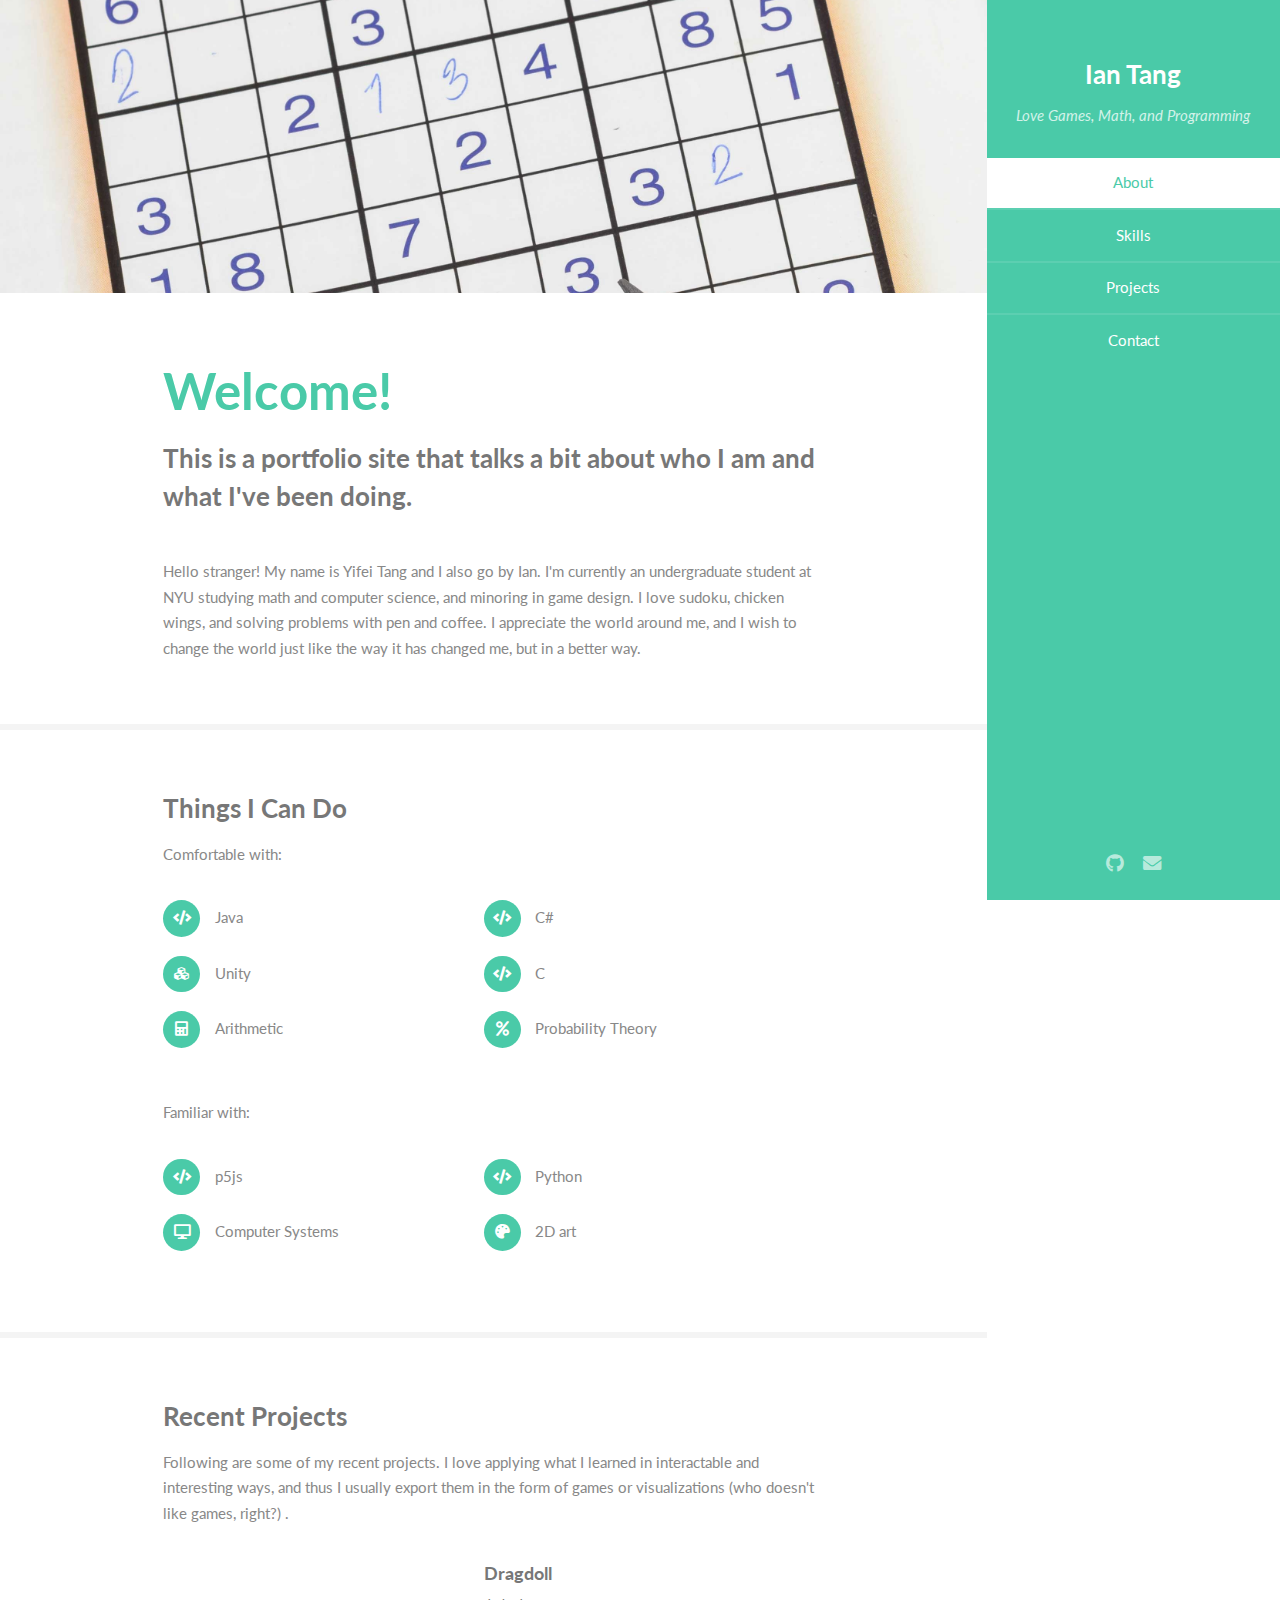
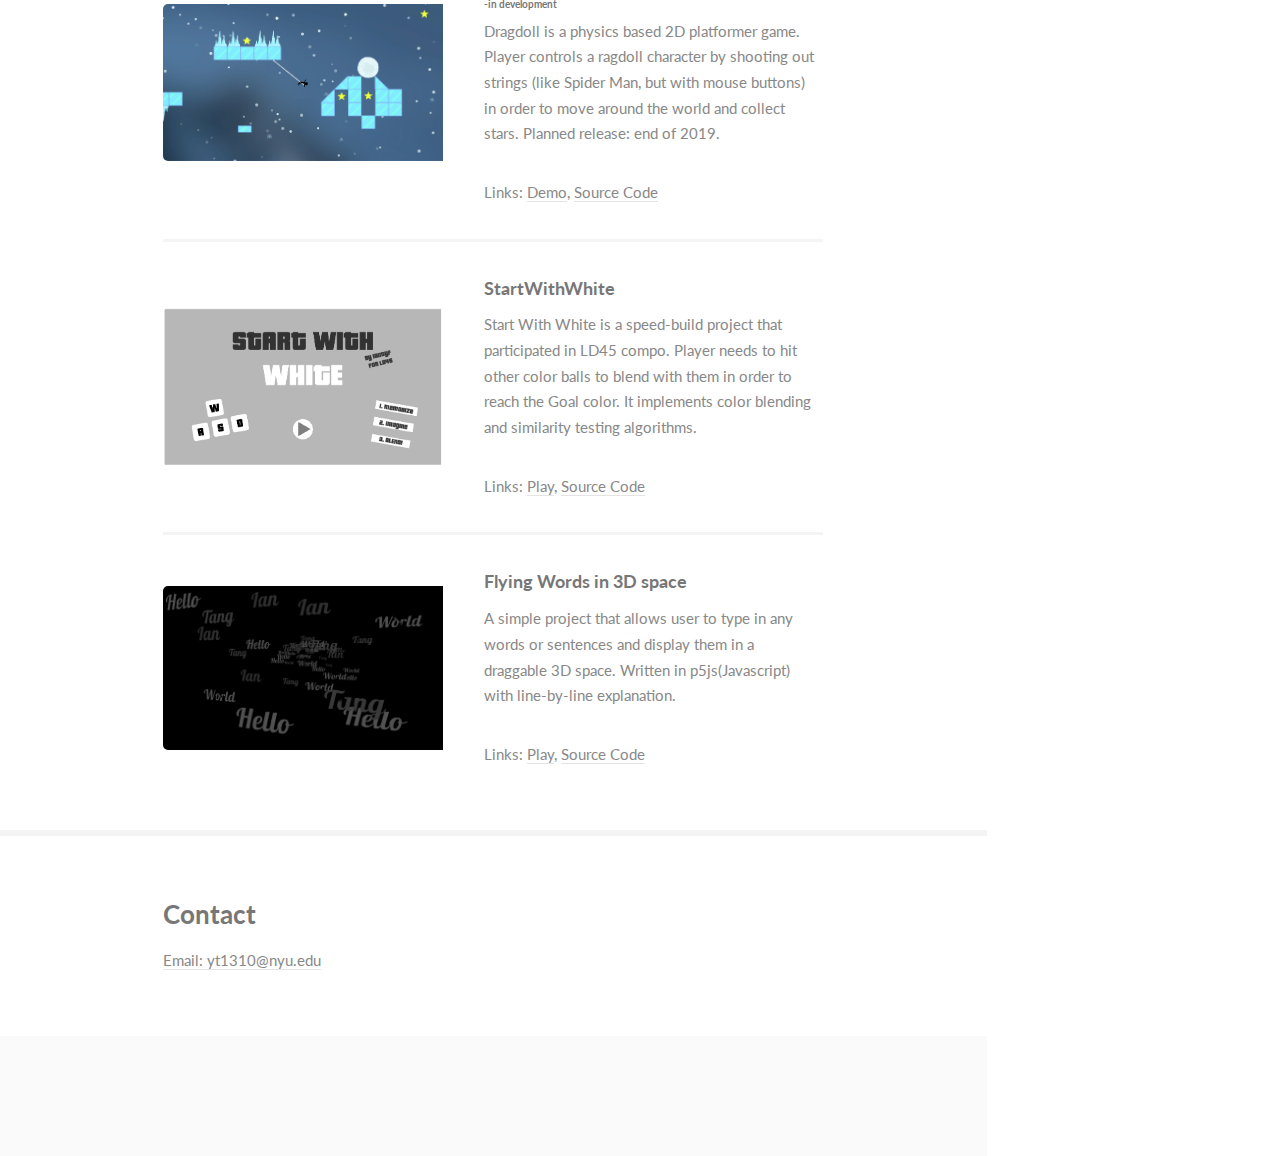
==== commit 8278c756: "Update index.html" ====
--- a/index.html
+++ b/index.html
@@ -6,7 +6,7 @@
 -->
 <html>
 	<head>
-		<title>Read Only by HTML5 UP</title>
+		<title>By IanTyf</title>
 		<meta charset="utf-8" />
 		<meta name="viewport" content="width=device-width, initial-scale=1, user-scalable=no" />
 		<link rel="stylesheet" href="assets/css/main.css" />
@@ -20,8 +20,7 @@
 					<span class="image avatar"></span>
 
 					<h1 id="logo"><a href="#">Ian Tang</a></h1>
-					<p>Love Games, Math, and Programming</br>
-					and not a fan of social media</p>
+					<p>Love Games, Math, and Programming</p>
 				</header>
 				<nav id="nav">
 					<ul>
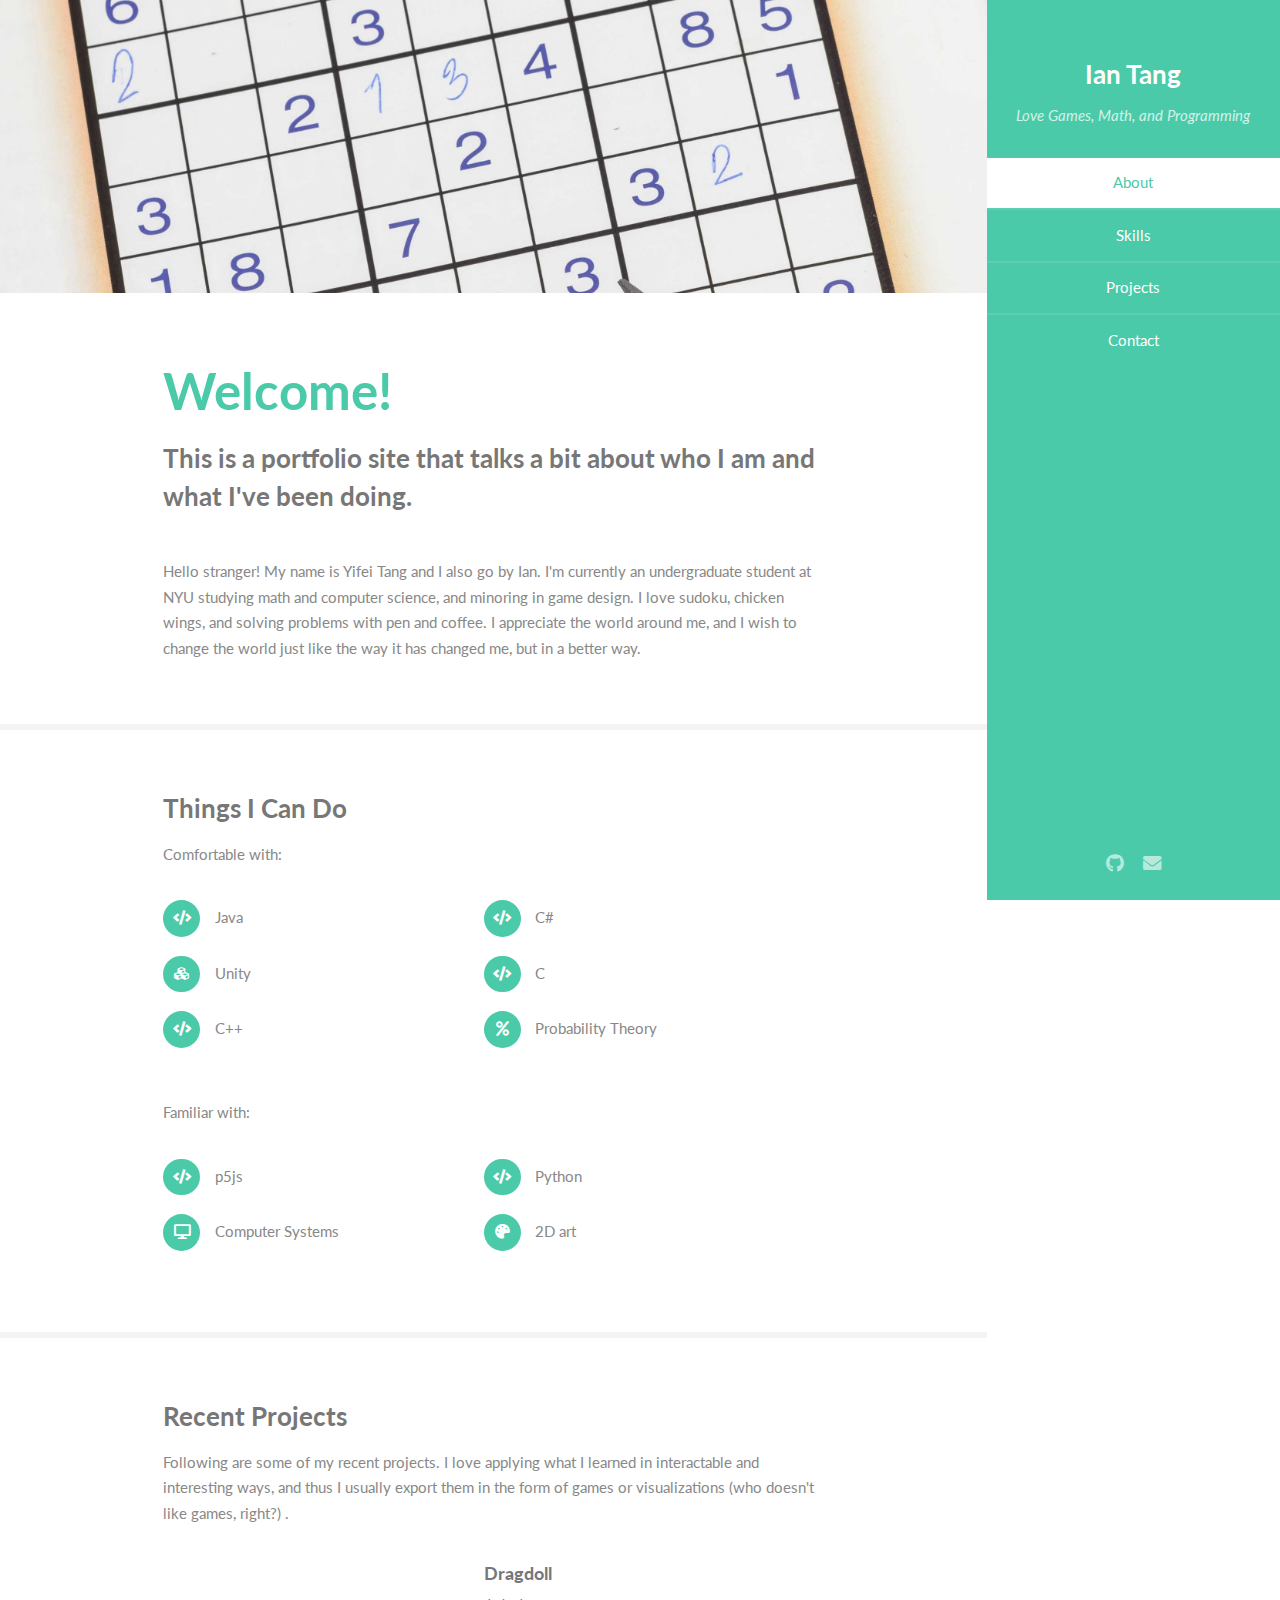
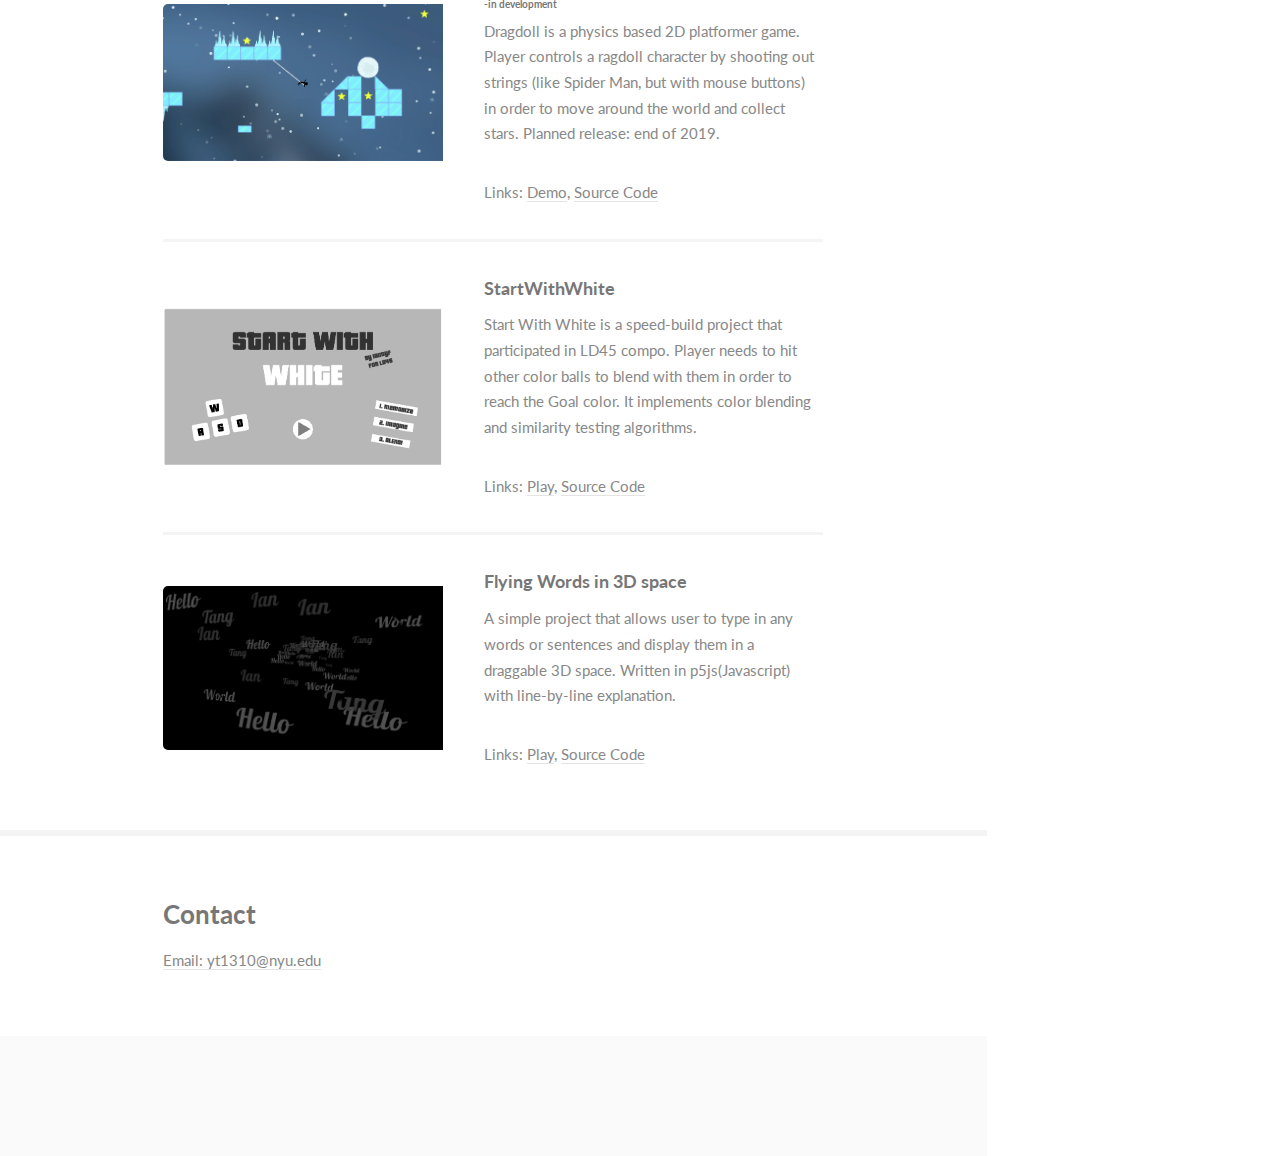
==== commit 7329e01b: "Update index.html" ====
--- a/index.html
+++ b/index.html
@@ -68,7 +68,7 @@
 										<li class="icon solid fa-code">C#</li>
 										<li class="icon solid fa-cubes">Unity</li>
 										<li class="icon solid fa-code">C</li>
-										<li class="icon solid fa-calculator">Arithmetic</li>
+										<li class="icon solid fa-code">C++</li>
 										<li class="icon solid fa-percent">Probability Theory</li>
 									</ul>
 									<p>Familiar with:</p>
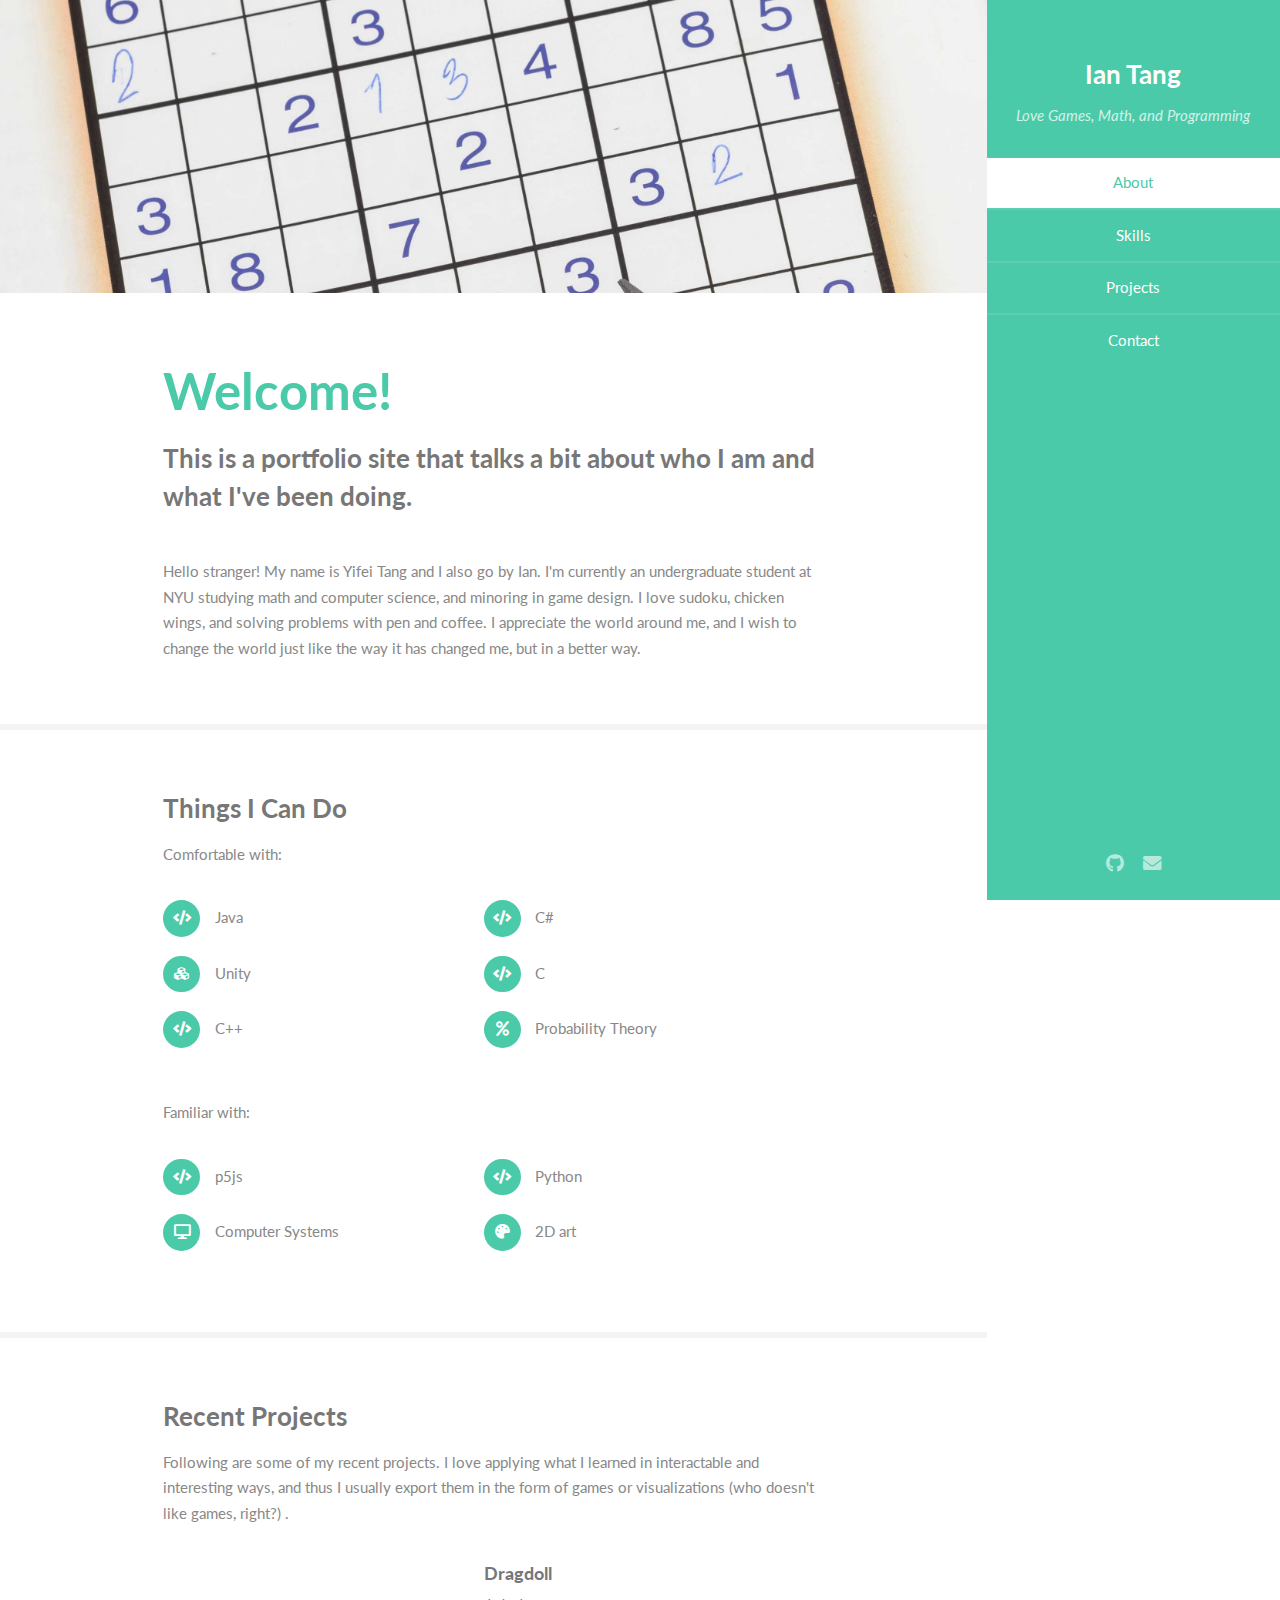
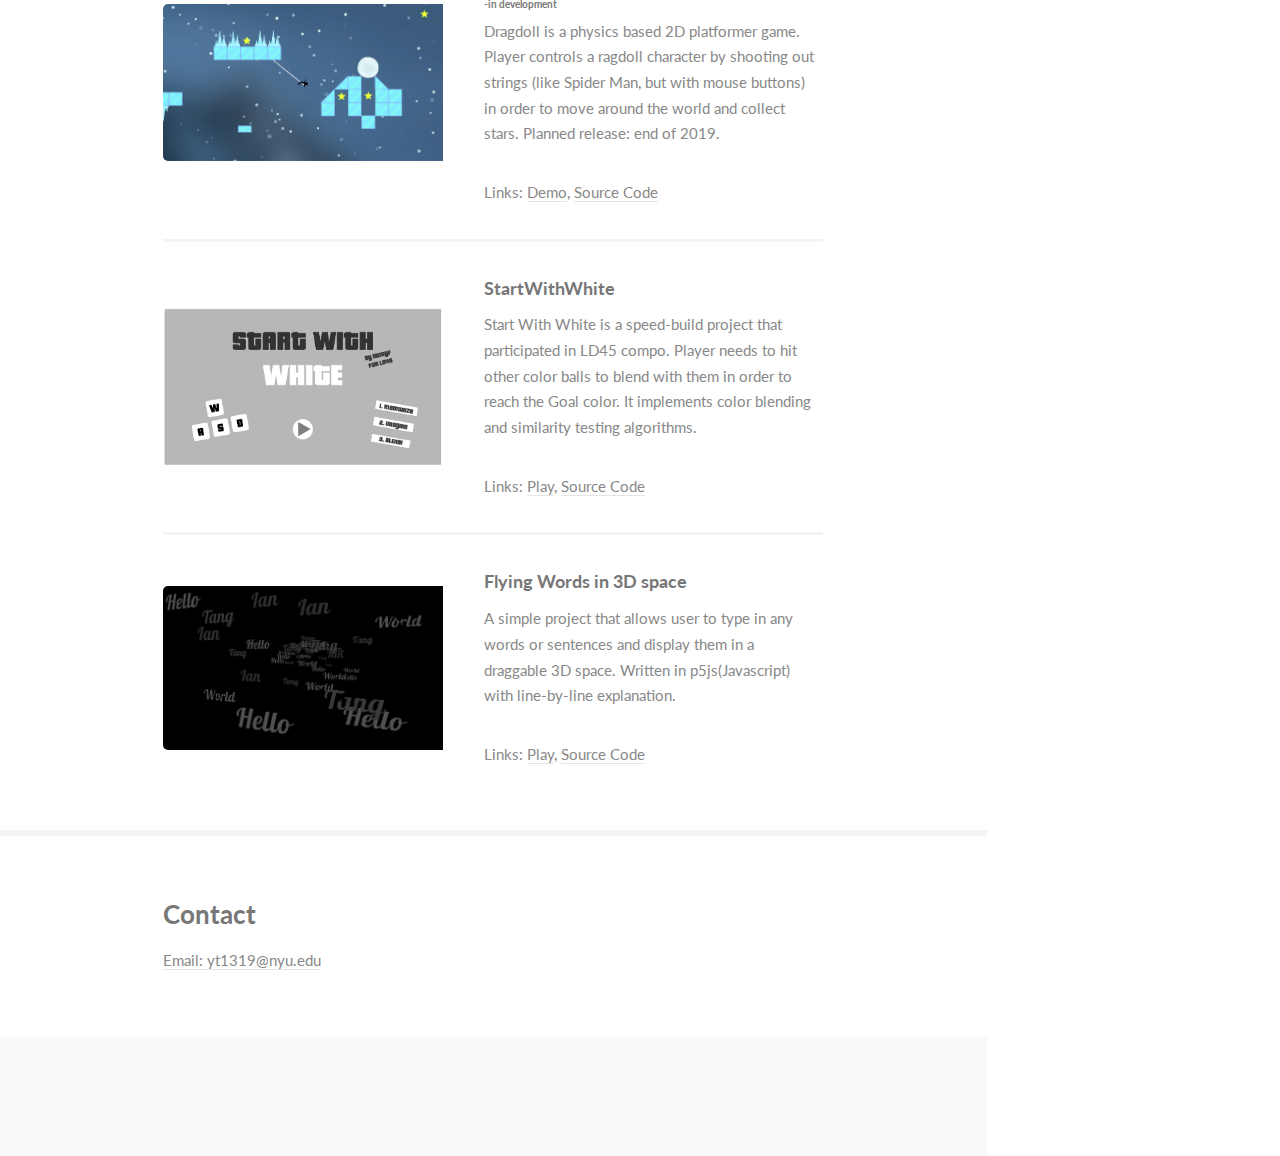
==== commit 6048976b: "Update index.html" ====
--- a/index.html
+++ b/index.html
@@ -119,7 +119,7 @@
 							<section id="four">
 								<div class="container">
 									<h3>Contact</h3>
-									<p><a href="mailto:yt1319@nyu.edu"> Email: yt1310@nyu.edu</a></p>
+									<p><a href="mailto:yt1319@nyu.edu"> Email: yt1319@nyu.edu</a></p>
 									<!--
 									<form method="post" action="#">
 										<div class="row gtr-uniform">
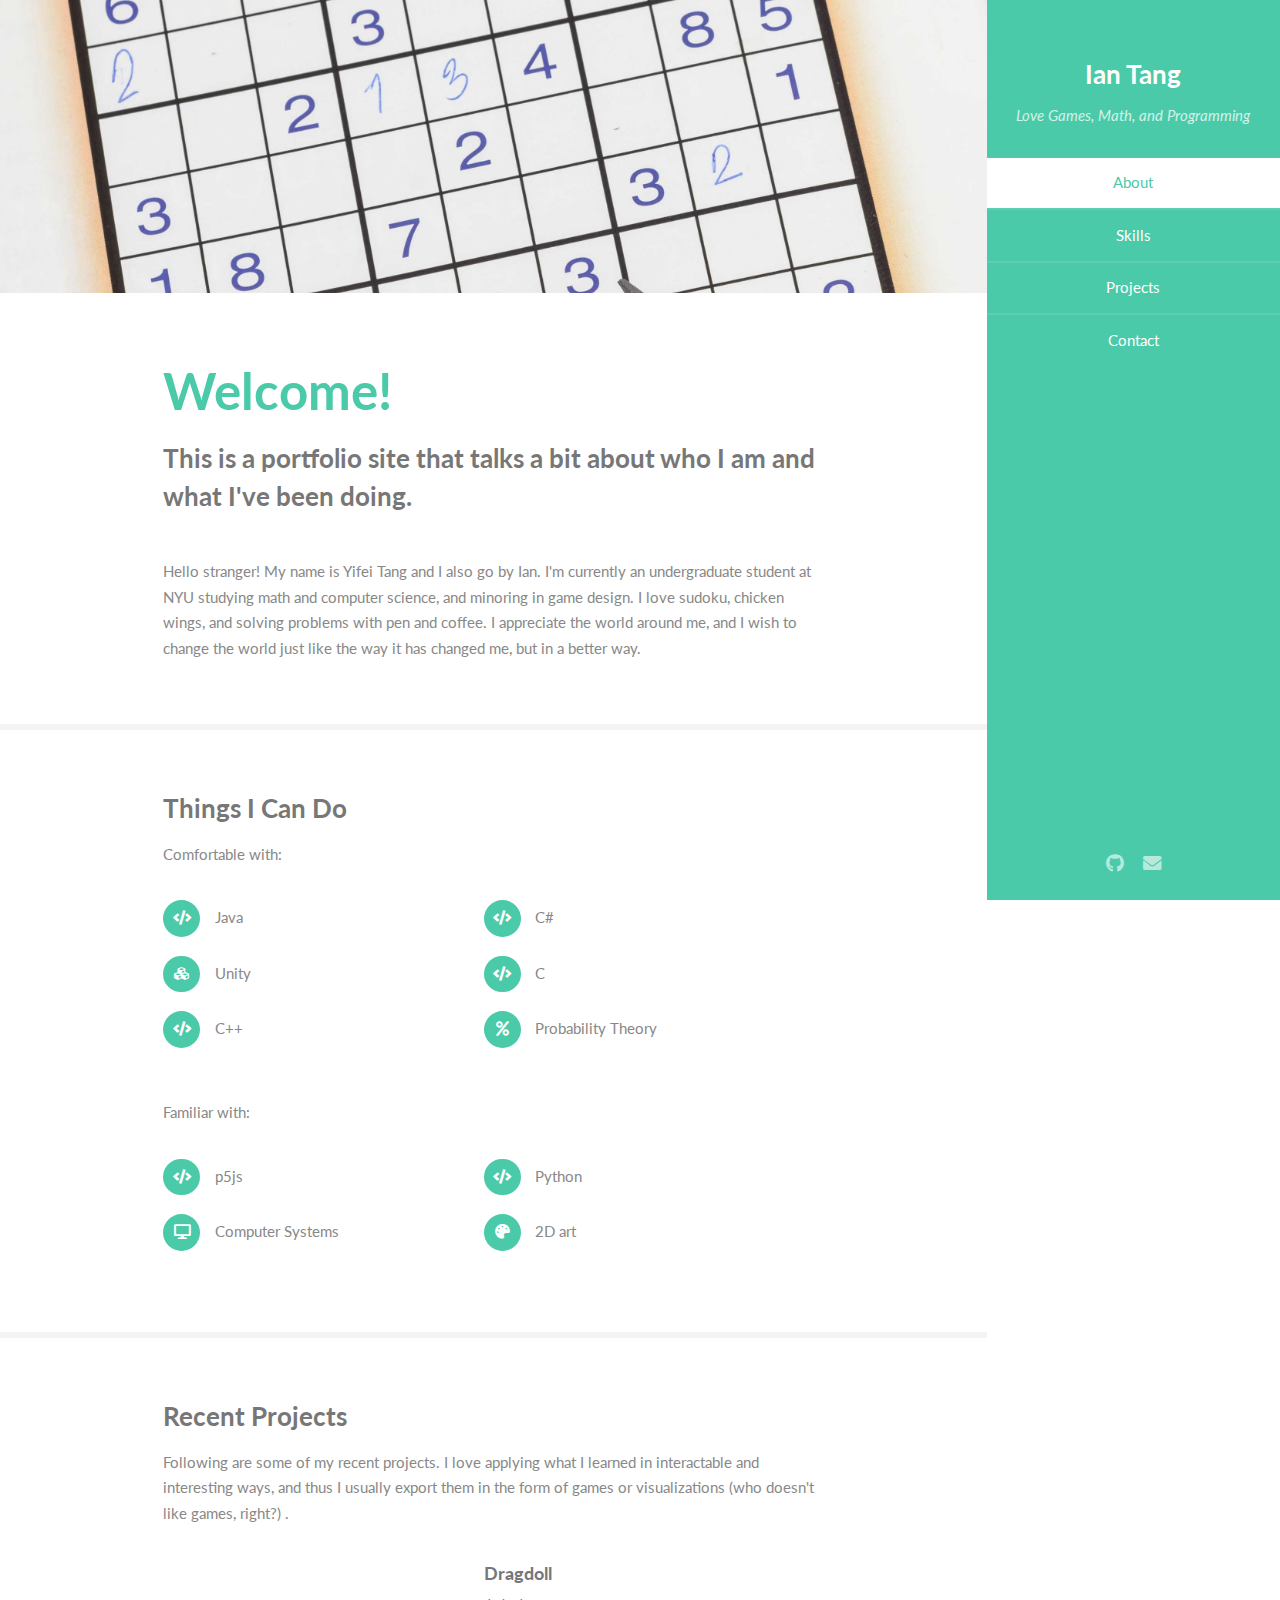
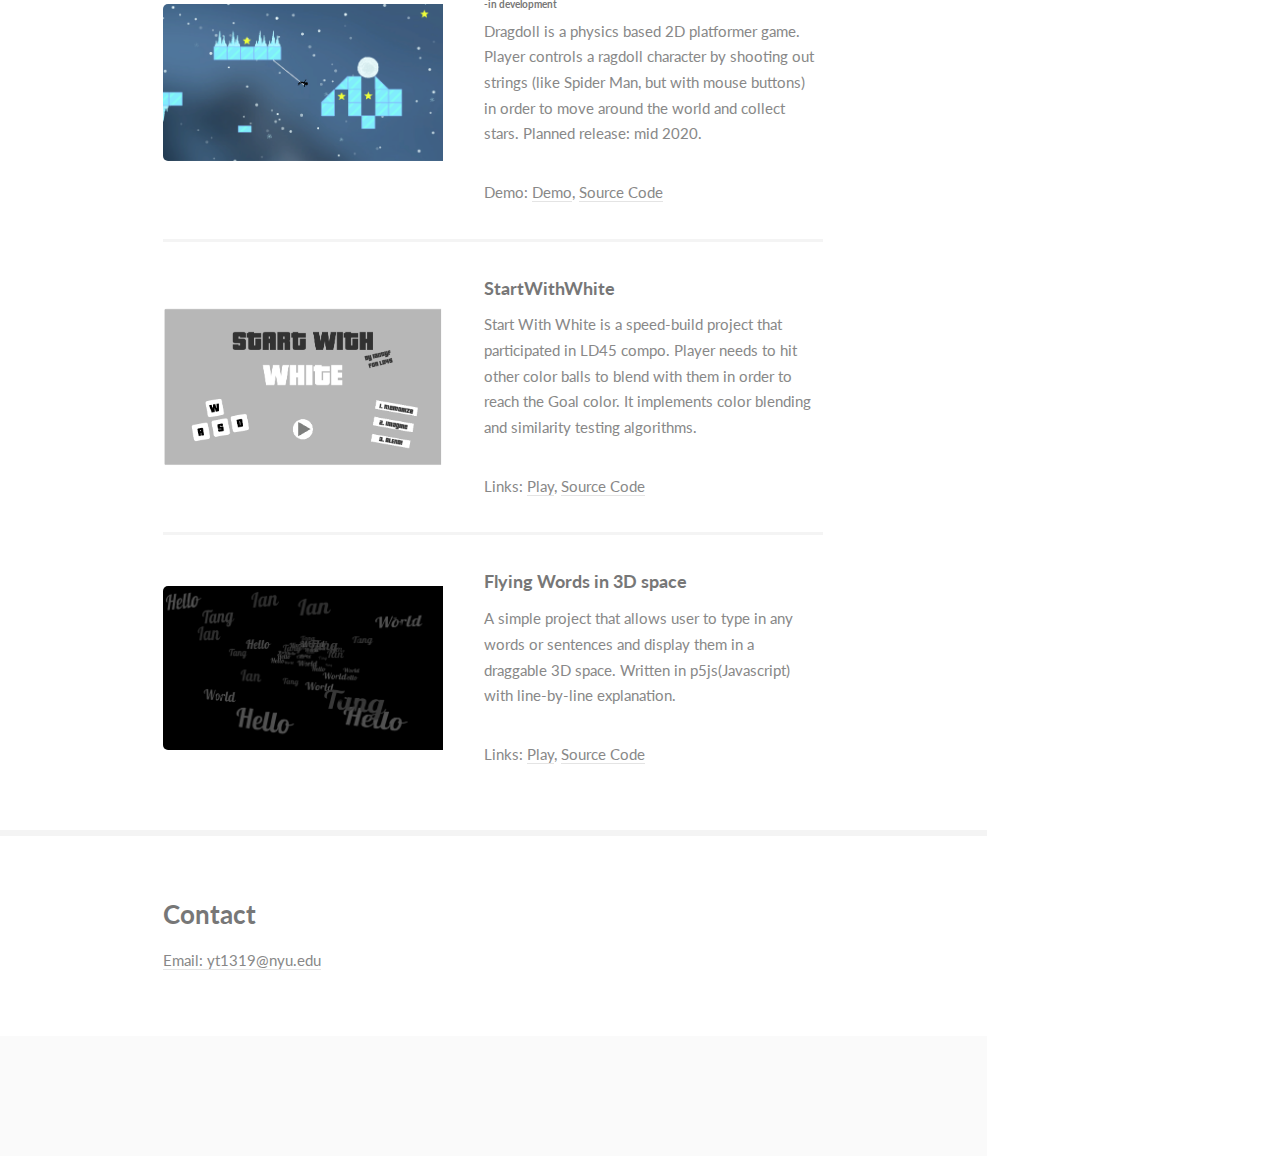
==== commit c325f49b: "Update index.html" ====
--- a/index.html
+++ b/index.html
@@ -91,8 +91,8 @@
 											<img src="images/2.png" class="image" alt="" />
 											<div class="inner">
 												<h4>Dragdoll<h6>-in development</h6></h4>
-												<p>Dragdoll is a physics based 2D platformer game. Player controls a ragdoll character by shooting out strings (like Spider Man, but with mouse buttons) in order to move around the world and collect stars. Planned release: end of 2019.</p>
-												<p>Links: <a href="https://iantyf.itch.io/dragdolldemo" target="_blank">Demo</a>, <a href="https://github.com/IanTyf/Projects/tree/master/Dragdoll" target="_blank">Source Code</a></p>
+												<p>Dragdoll is a physics based 2D platformer game. Player controls a ragdoll character by shooting out strings (like Spider Man, but with mouse buttons) in order to move around the world and collect stars. Planned release: mid 2020.</p>
+												<p>Demo: <a href="https://iantyf.itch.io/dragdolldemo" target="_blank">Demo</a>, <a href="https://github.com/IanTyf/Projects/tree/master/Dragdoll" target="_blank">Source Code</a></p>
 											</div>
 										</article>
 										<article>
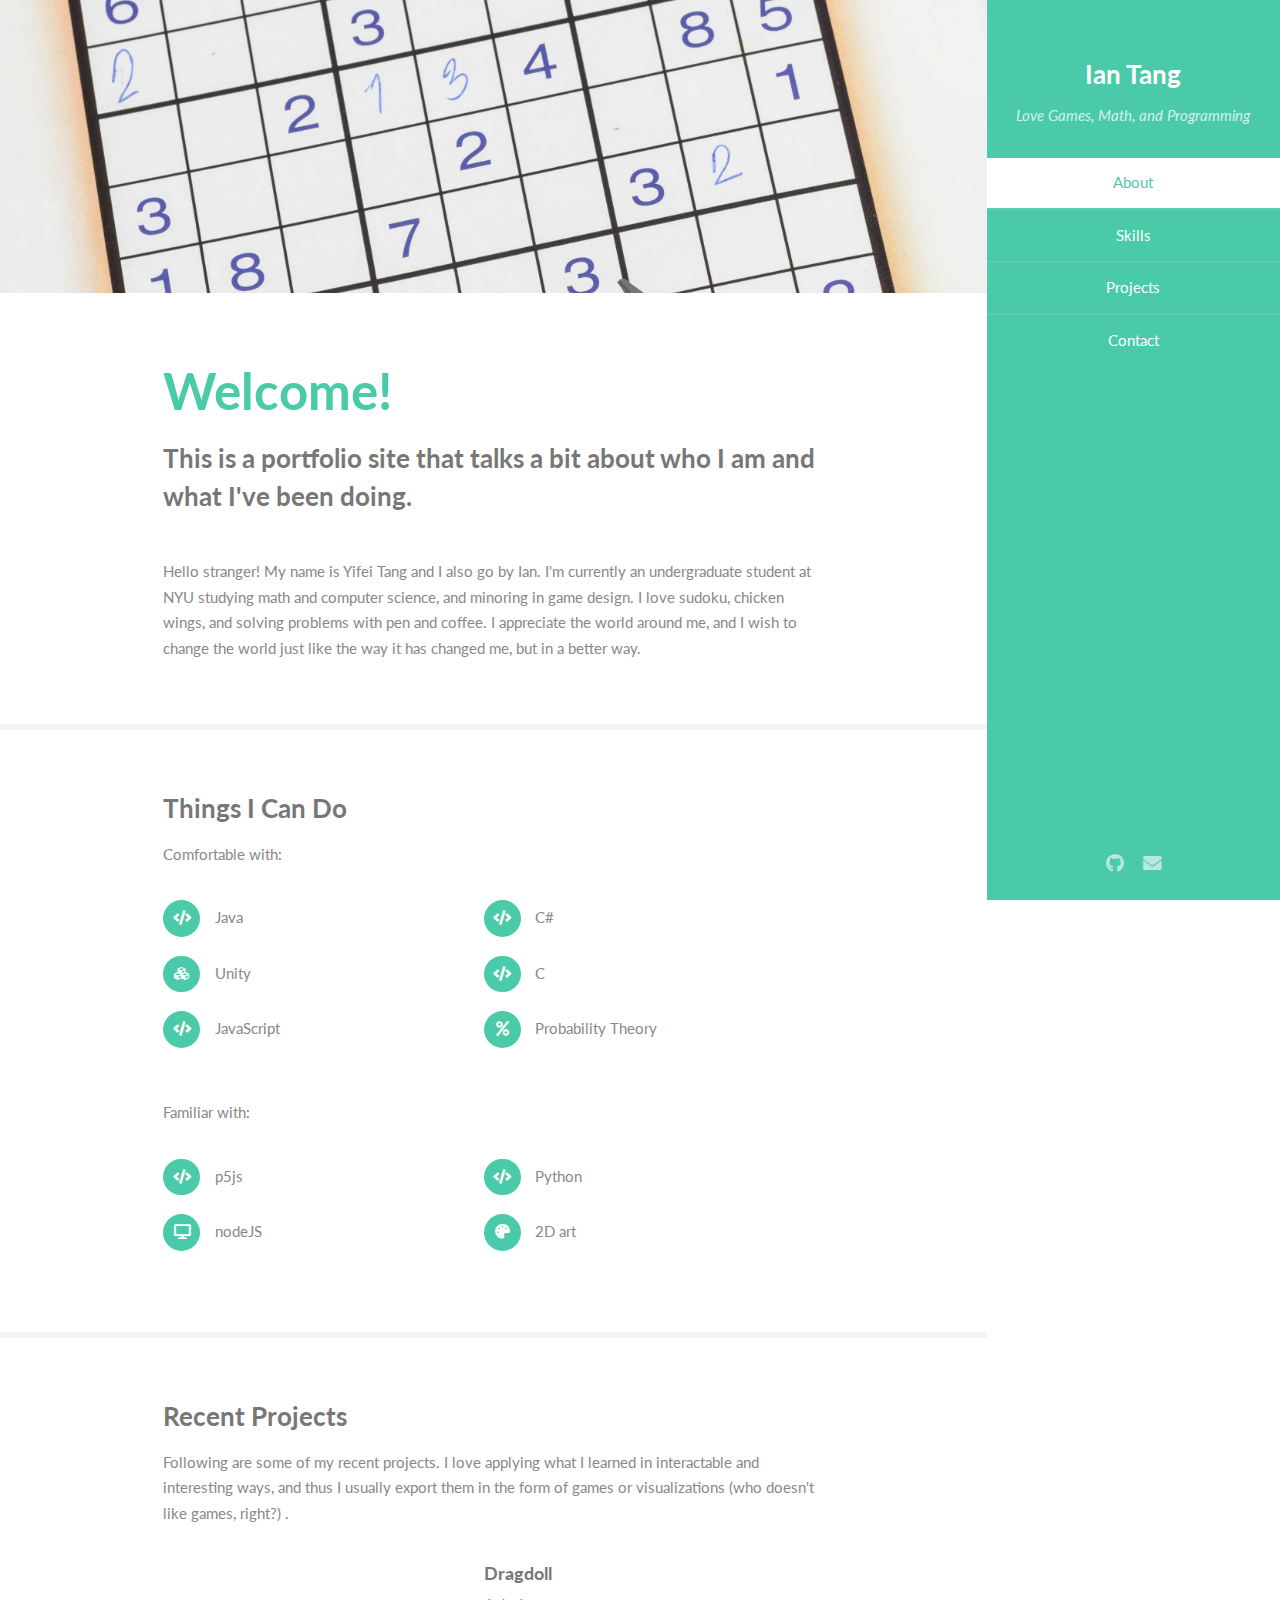
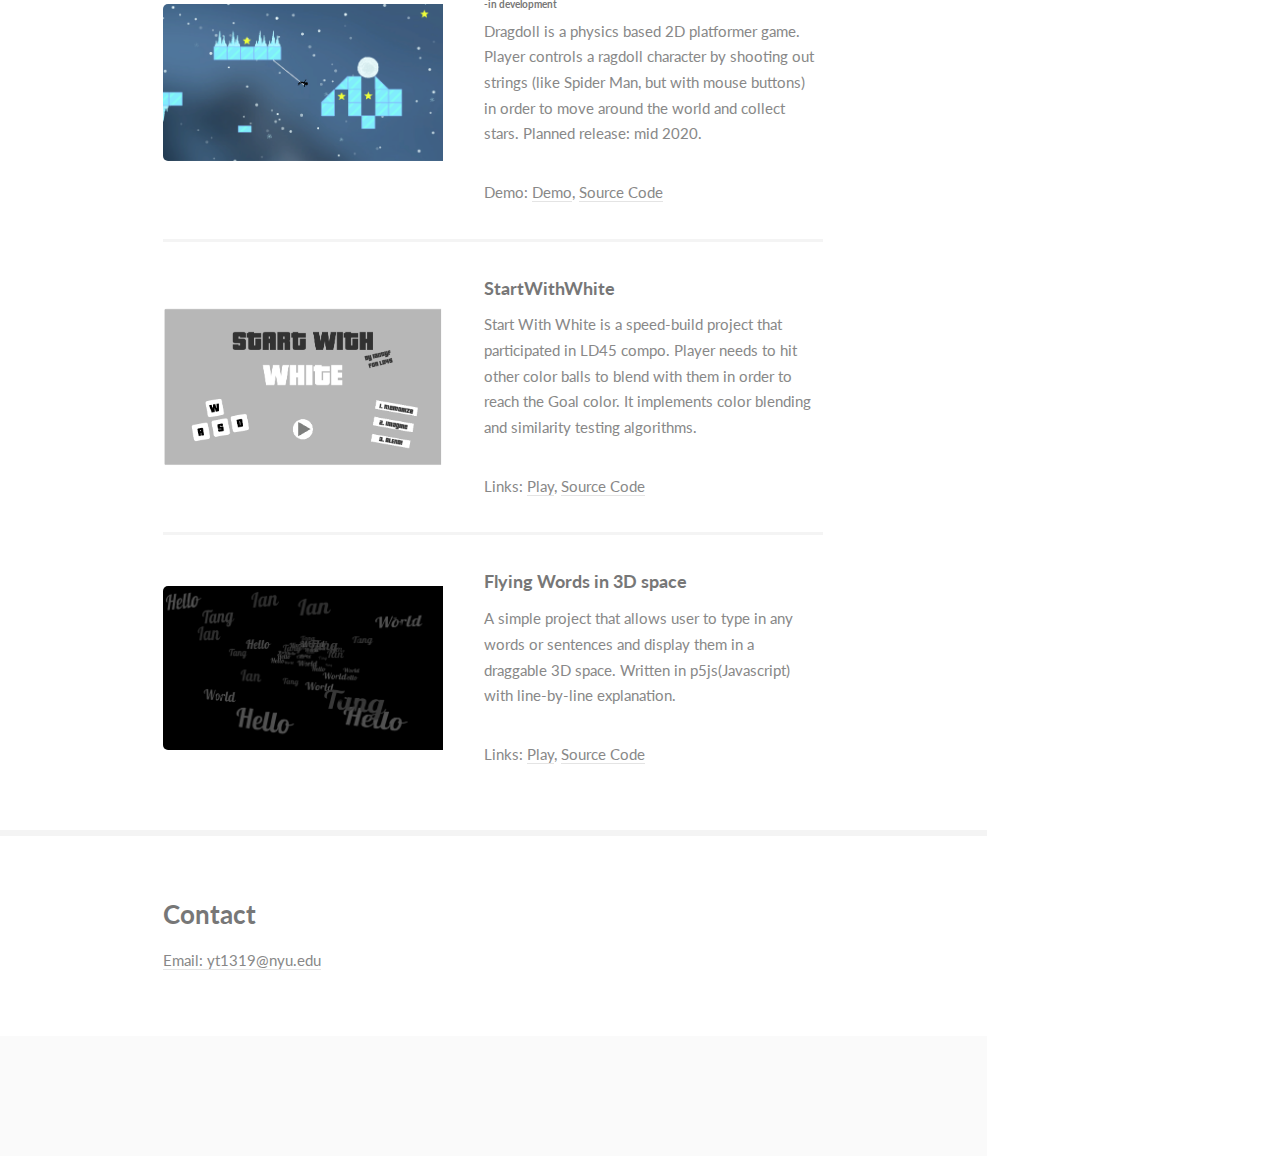
==== commit 0d260fed: "Update index.html" ====
--- a/index.html
+++ b/index.html
@@ -68,14 +68,14 @@
 										<li class="icon solid fa-code">C#</li>
 										<li class="icon solid fa-cubes">Unity</li>
 										<li class="icon solid fa-code">C</li>
-										<li class="icon solid fa-code">C++</li>
+										<li class="icon solid fa-code">JavaScript</li>
 										<li class="icon solid fa-percent">Probability Theory</li>
 									</ul>
 									<p>Familiar with:</p>
 									<ul class="feature-icons">
 										<li class="icon solid fa-code">p5js</li>
 										<li class="icon solid fa-code">Python</li>
-										<li class="icon solid fa-desktop">Computer Systems</li>
+										<li class="icon solid fa-desktop">nodeJS</li>
 										<li class="icon solid fa-palette">2D art</li>
 									</ul>
 								</div>
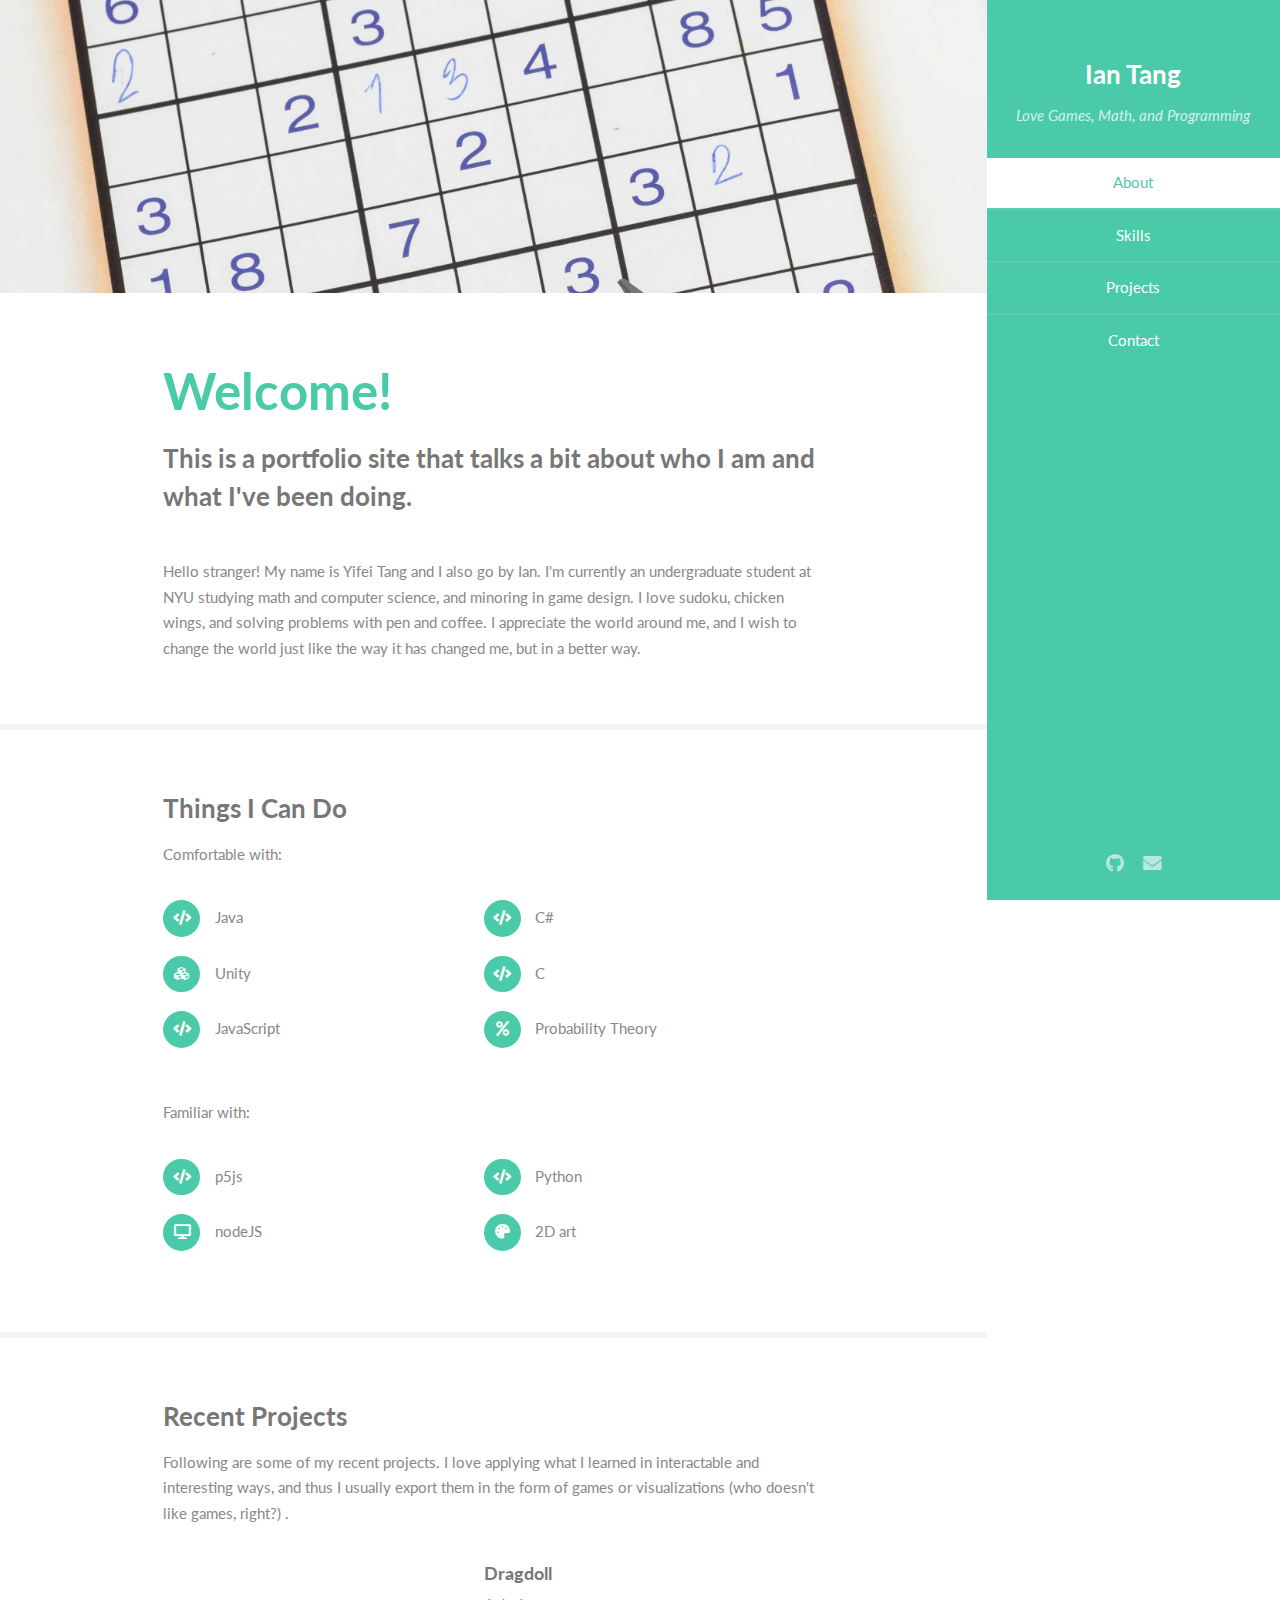
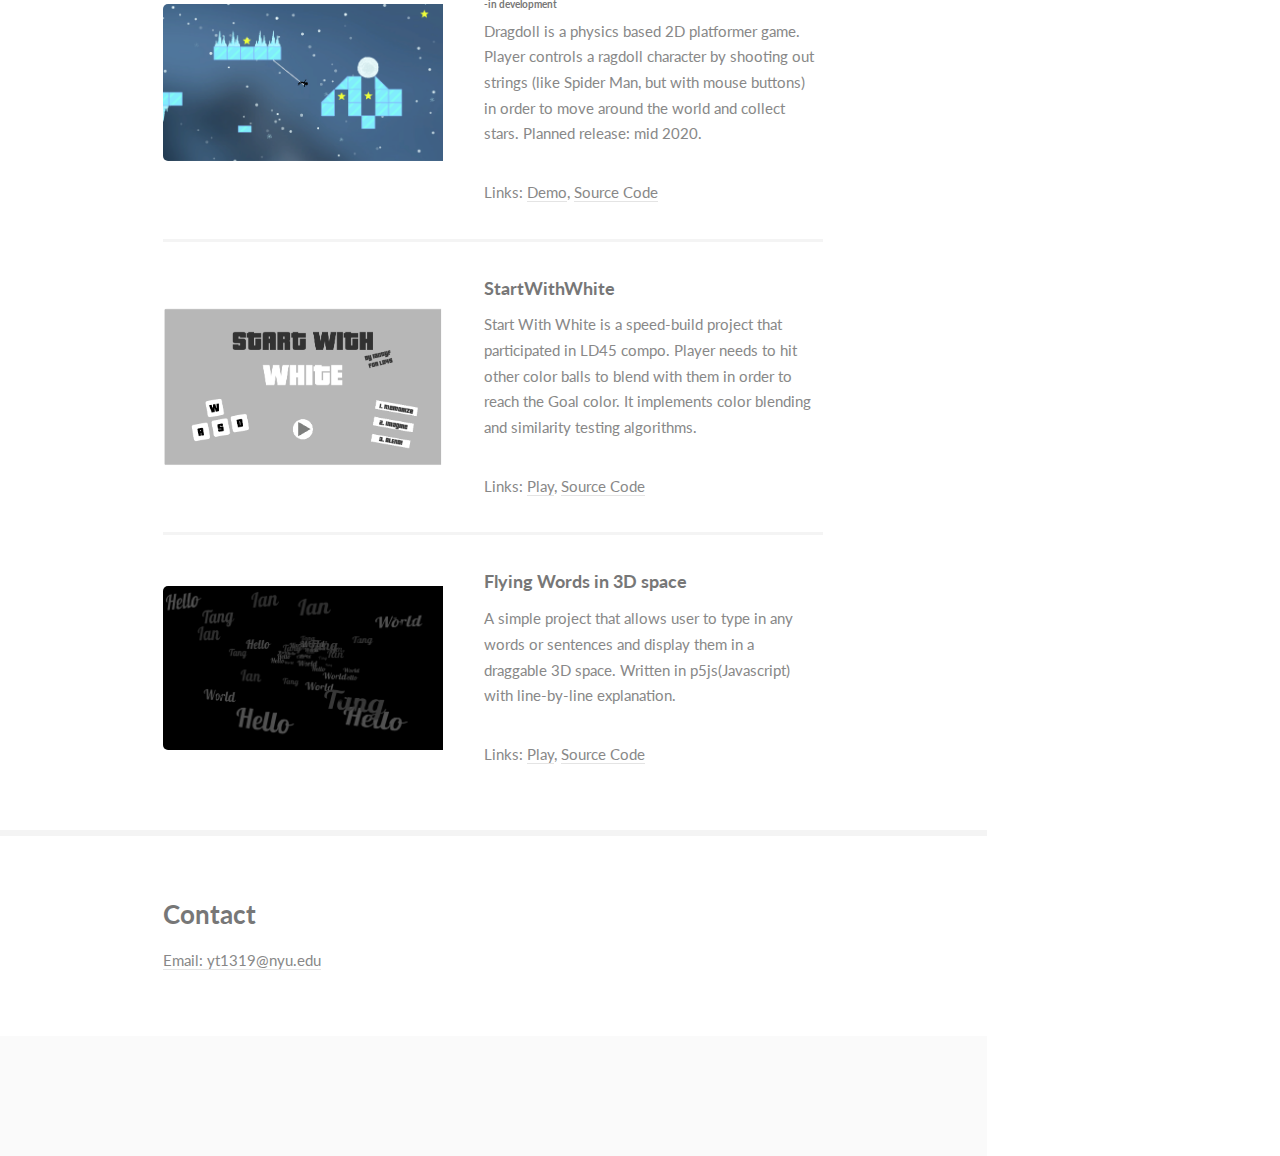
==== commit 4b1fcfdf: "Update index.html" ====
--- a/index.html
+++ b/index.html
@@ -92,7 +92,7 @@
 											<div class="inner">
 												<h4>Dragdoll<h6>-in development</h6></h4>
 												<p>Dragdoll is a physics based 2D platformer game. Player controls a ragdoll character by shooting out strings (like Spider Man, but with mouse buttons) in order to move around the world and collect stars. Planned release: mid 2020.</p>
-												<p>Demo: <a href="https://iantyf.itch.io/dragdolldemo" target="_blank">Demo</a>, <a href="https://github.com/IanTyf/Projects/tree/master/Dragdoll" target="_blank">Source Code</a></p>
+												<p>Links: <a href="https://iantyf.itch.io/dragdolldemo" target="_blank">Demo</a>, <a href="https://github.com/IanTyf/Projects/tree/master/Dragdoll" target="_blank">Source Code</a></p>
 											</div>
 										</article>
 										<article>
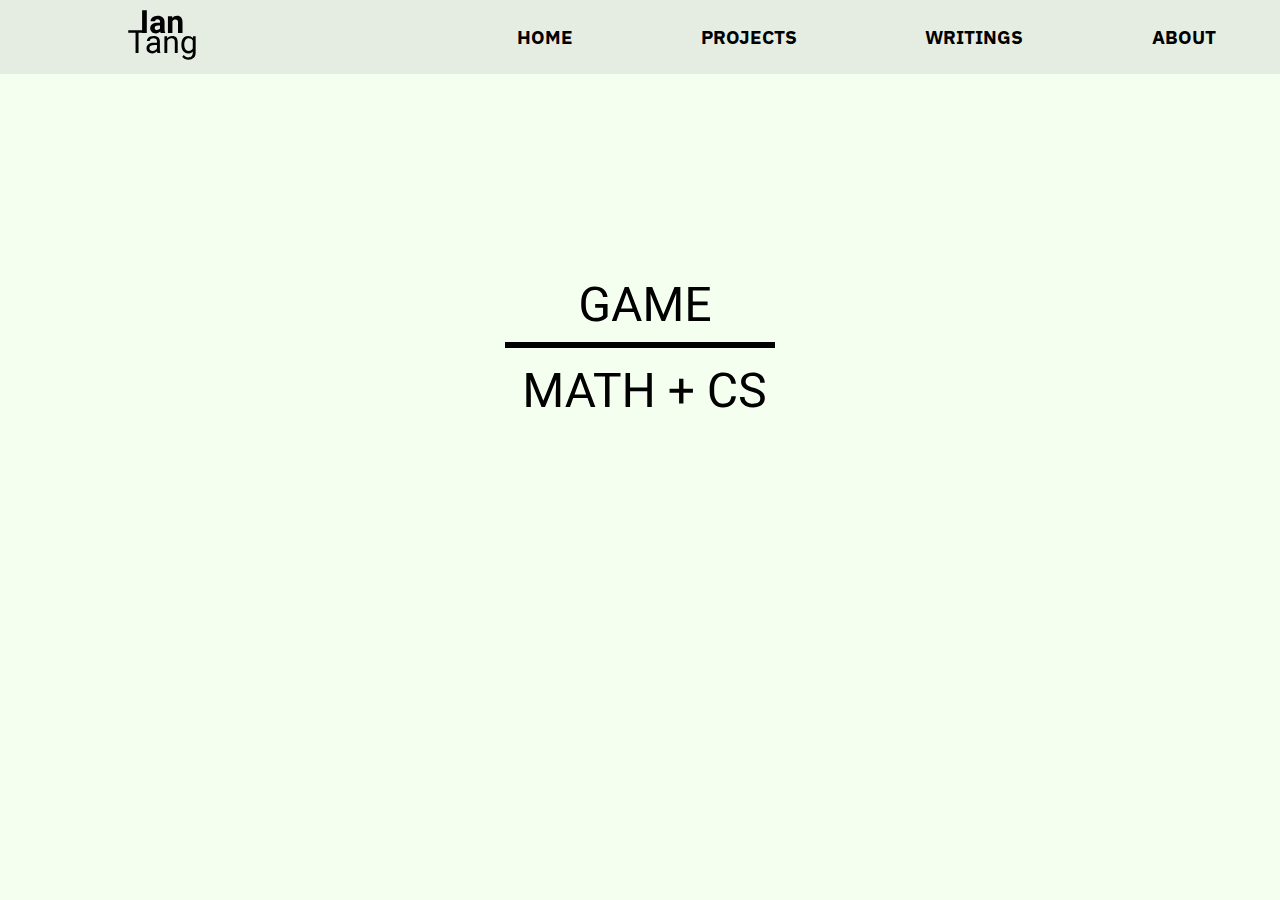
==== commit 138e819a: "Updated site" ====
--- a/index.html
+++ b/index.html
@@ -1,498 +1,51 @@
-<!DOCTYPE HTML>
-<!--
-	Read Only by HTML5 UP
-	html5up.net | @ajlkn
-	Free for personal and commercial use under the CCA 3.0 license (html5up.net/license)
--->
+<!DOCTYPE html>
 <html>
-	<head>
-		<title>By IanTyf</title>
-		<meta charset="utf-8" />
-		<meta name="viewport" content="width=device-width, initial-scale=1, user-scalable=no" />
-		<link rel="stylesheet" href="assets/css/main.css" />
-	</head>
-	<body class="is-preload">
+<head>
+	<title>Home - Ian Tang</title>
+	<link rel="stylesheet" type="text/css" href="./style.css">
+  <link href="https://fonts.googleapis.com/css2?family=IBM+Plex+Sans&display=swap" rel="stylesheet">
+</head>
+<body style="background-color: #F4FFEF">
+	<header class="head">
+		<div class="logo">
+			<svg width="68" height="50" viewBox="0 0 102 75" fill="none" xmlns="http://www.w3.org/2000/svg">
+<path d="M28.1953 34.6139H21.1641V0.488867H28.1953V34.6139ZM48.9844 34.6139C48.6719 34.0045 48.4453 33.2467 48.3047 32.3404C46.6641 34.1686 44.5312 35.0826 41.9062 35.0826C39.4219 35.0826 37.3594 34.3639 35.7188 32.9264C34.0938 31.4889 33.2812 29.6764 33.2812 27.4889C33.2812 24.8014 34.2734 22.7389 36.2578 21.3014C38.2578 19.8639 41.1406 19.1373 44.9062 19.1217H48.0234V17.6686C48.0234 16.4967 47.7188 15.5592 47.1094 14.8561C46.5156 14.1529 45.5703 13.8014 44.2734 13.8014C43.1328 13.8014 42.2344 14.0748 41.5781 14.6217C40.9375 15.1686 40.6172 15.9186 40.6172 16.8717H33.8438C33.8438 15.4029 34.2969 14.0436 35.2031 12.7936C36.1094 11.5436 37.3906 10.567 39.0469 9.86387C40.7031 9.14512 42.5625 8.78574 44.625 8.78574C47.75 8.78574 50.2266 9.5748 52.0547 11.1529C53.8984 12.7154 54.8203 14.9186 54.8203 17.7623V28.7545C54.8359 31.1607 55.1719 32.9811 55.8281 34.2154V34.6139H48.9844ZM43.3828 29.9029C44.3828 29.9029 45.3047 29.6842 46.1484 29.2467C46.9922 28.7936 47.6172 28.192 48.0234 27.442V23.0826H45.4922C42.1016 23.0826 40.2969 24.2545 40.0781 26.5982L40.0547 26.9967C40.0547 27.8404 40.3516 28.5357 40.9453 29.0826C41.5391 29.6295 42.3516 29.9029 43.3828 29.9029ZM66.2578 9.25449L66.4688 12.1842C68.2812 9.91855 70.7109 8.78574 73.7578 8.78574C76.4453 8.78574 78.4453 9.5748 79.7578 11.1529C81.0703 12.7311 81.7422 15.0904 81.7734 18.2311V34.6139H75V18.3951C75 16.9576 74.6875 15.9186 74.0625 15.2779C73.4375 14.6217 72.3984 14.2936 70.9453 14.2936C69.0391 14.2936 67.6094 15.1061 66.6562 16.7311V34.6139H59.8828V9.25449H66.2578Z" fill="black"/>
+<path d="M26.7812 34.2415H15.8125V64.6634H11.3359V34.2415H0.390625V30.5384H26.7812V34.2415ZM44.1484 64.6634C43.8984 64.1634 43.6953 63.2727 43.5391 61.9915C41.5234 64.0852 39.1172 65.1321 36.3203 65.1321C33.8203 65.1321 31.7656 64.429 30.1562 63.0227C28.5625 61.6009 27.7656 59.804 27.7656 57.6321C27.7656 54.9915 28.7656 52.9446 30.7656 51.4915C32.7812 50.0227 35.6094 49.2884 39.25 49.2884H43.4688V47.2962C43.4688 45.7805 43.0156 44.5774 42.1094 43.6868C41.2031 42.7805 39.8672 42.3274 38.1016 42.3274C36.5547 42.3274 35.2578 42.718 34.2109 43.4993C33.1641 44.2805 32.6406 45.2259 32.6406 46.3352H28.2812C28.2812 45.0696 28.7266 43.8509 29.6172 42.679C30.5234 41.4915 31.7422 40.554 33.2734 39.8665C34.8203 39.179 36.5156 38.8352 38.3594 38.8352C41.2812 38.8352 43.5703 39.5696 45.2266 41.0384C46.8828 42.4915 47.7422 44.4993 47.8047 47.0618V58.7337C47.8047 61.0618 48.1016 62.9134 48.6953 64.2884V64.6634H44.1484ZM36.9531 61.3587C38.3125 61.3587 39.6016 61.0071 40.8203 60.304C42.0391 59.6009 42.9219 58.6868 43.4688 57.5618V52.3587H40.0703C34.7578 52.3587 32.1016 53.9134 32.1016 57.0227C32.1016 58.3821 32.5547 59.4446 33.4609 60.2102C34.3672 60.9759 35.5312 61.3587 36.9531 61.3587ZM58.7031 39.304L58.8438 42.4915C60.7812 40.054 63.3125 38.8352 66.4375 38.8352C71.7969 38.8352 74.5 41.8587 74.5469 47.9055V64.6634H70.2109V47.8821C70.1953 46.054 69.7734 44.7024 68.9453 43.8274C68.1328 42.9524 66.8594 42.5149 65.125 42.5149C63.7188 42.5149 62.4844 42.8899 61.4219 43.6399C60.3594 44.3899 59.5312 45.3743 58.9375 46.593V64.6634H54.6016V39.304H58.7031ZM80.0547 51.7727C80.0547 47.8196 80.9688 44.679 82.7969 42.3509C84.625 40.0071 87.0469 38.8352 90.0625 38.8352C93.1562 38.8352 95.5703 39.929 97.3047 42.1165L97.5156 39.304H101.477V64.054C101.477 67.3352 100.5 69.9212 98.5469 71.8118C96.6094 73.7024 94 74.6477 90.7188 74.6477C88.8906 74.6477 87.1016 74.2571 85.3516 73.4759C83.6016 72.6946 82.2656 71.6243 81.3438 70.2649L83.5938 67.6634C85.4531 69.9602 87.7266 71.1087 90.4141 71.1087C92.5234 71.1087 94.1641 70.5149 95.3359 69.3274C96.5234 68.1399 97.1172 66.468 97.1172 64.3118V62.1321C95.3828 64.1321 93.0156 65.1321 90.0156 65.1321C87.0469 65.1321 84.6406 63.9368 82.7969 61.5462C80.9688 59.1555 80.0547 55.8977 80.0547 51.7727ZM84.4141 52.2649C84.4141 55.1243 85 57.3743 86.1719 59.0149C87.3438 60.6399 88.9844 61.4524 91.0938 61.4524C93.8281 61.4524 95.8359 60.2102 97.1172 57.7259V46.1477C95.7891 43.7259 93.7969 42.5149 91.1406 42.5149C89.0312 42.5149 87.3828 43.3352 86.1953 44.9759C85.0078 46.6165 84.4141 49.0462 84.4141 52.2649Z" fill="black"/>
+</svg>
 
-		<!-- Header -->
-			<section id="header">
-				<header>
-					
-					<span class="image avatar"></span>
+		</div>
+		<nav class="nav">
+  			<a href="./index.html">
+          <li class="navItem">
+          <h3>HOME</h3> 
+          </li>
+        </a>
+        <a href="./projects.html">
+          <li class="navItem">
+          <h3>PROJECTS</h3>
+          </li>
+        </a>
+        <a href="./writings.html">
+          <li class="navItem">
+          <h3>WRITINGS</h3>
+          </li>
+        </a>        
+        <a href="./about.html">
+          <li class="navItem">
+          <h3>ABOUT</h3>
+          </li>
+        </a>
+  		</nav>
+	</header>
+	<div class="mainArea">
+		<div class="homeWrapper">
+			<svg width="440" height="228" viewBox="0 0 440 228" fill="none" xmlns="http://www.w3.org/2000/svg">
+<path d="M187.547 82.5234C186.391 84.1797 184.773 85.4219 182.695 86.25C180.633 87.0625 178.227 87.4688 175.477 87.4688C172.695 87.4688 170.227 86.8203 168.07 85.5234C165.914 84.2109 164.242 82.3516 163.055 79.9453C161.883 77.5391 161.281 74.75 161.25 71.5781V68.6016C161.25 63.4609 162.445 59.4766 164.836 56.6484C167.242 53.8203 170.617 52.4062 174.961 52.4062C178.523 52.4062 181.391 53.3203 183.562 55.1484C185.734 56.9609 187.062 59.5391 187.547 62.8828H183.047C182.203 58.3672 179.516 56.1094 174.984 56.1094C171.969 56.1094 169.68 57.1719 168.117 59.2969C166.57 61.4062 165.789 64.4688 165.773 68.4844V71.2734C165.773 75.1016 166.648 78.1484 168.398 80.4141C170.148 82.6641 172.516 83.7891 175.5 83.7891C177.188 83.7891 178.664 83.6016 179.93 83.2266C181.195 82.8516 182.242 82.2188 183.07 81.3281V73.6641H175.172V70.0078H187.547V82.5234ZM213.914 78.0938H199.617L196.406 87H191.766L204.797 52.875H208.734L221.789 87H217.172L213.914 78.0938ZM200.977 74.3906H212.578L206.766 58.4297L200.977 74.3906ZM232.195 52.875L243.352 80.7188L254.508 52.875H260.344V87H255.844V73.7109L256.266 59.3672L245.062 87H241.617L230.438 59.4375L230.883 73.7109V87H226.383V52.875H232.195ZM287.578 71.2266H272.789V83.3203H289.969V87H268.289V52.875H289.734V56.5781H272.789V67.5469H287.578V71.2266Z" fill="black"/>
+<path d="M112.141 138.875L123.297 166.719L134.453 138.875H140.289V173H135.789V159.711L136.211 145.367L125.008 173H121.562L110.383 145.438L110.828 159.711V173H106.328V138.875H112.141ZM167.5 164.094H153.203L149.992 173H145.352L158.383 138.875H162.32L175.375 173H170.758L167.5 164.094ZM154.562 160.391H166.164L160.352 144.43L154.562 160.391ZM200.5 142.578H189.531V173H185.055V142.578H174.109V138.875H200.5V142.578ZM231.789 173H227.266V157.227H210.062V173H205.562V138.875H210.062V153.547H227.266V138.875H231.789V173ZM263.43 154.695H272.945V158.797H263.43V169.578H259.07V158.797H249.555V154.695H259.07V144.734H263.43V154.695ZM315.93 162.172C315.508 165.781 314.172 168.57 311.922 170.539C309.688 172.492 306.711 173.469 302.992 173.469C298.961 173.469 295.727 172.023 293.289 169.133C290.867 166.242 289.656 162.375 289.656 157.531V154.25C289.656 151.078 290.219 148.289 291.344 145.883C292.484 143.477 294.094 141.633 296.172 140.352C298.25 139.055 300.656 138.406 303.391 138.406C307.016 138.406 309.922 139.422 312.109 141.453C314.297 143.469 315.57 146.266 315.93 149.844H311.406C311.016 147.125 310.164 145.156 308.852 143.938C307.555 142.719 305.734 142.109 303.391 142.109C300.516 142.109 298.258 143.172 296.617 145.297C294.992 147.422 294.18 150.445 294.18 154.367V157.672C294.18 161.375 294.953 164.32 296.5 166.508C298.047 168.695 300.211 169.789 302.992 169.789C305.492 169.789 307.406 169.227 308.734 168.102C310.078 166.961 310.969 164.984 311.406 162.172H315.93ZM332.148 157.789C328.289 156.68 325.477 155.32 323.711 153.711C321.961 152.086 321.086 150.086 321.086 147.711C321.086 145.023 322.156 142.805 324.297 141.055C326.453 139.289 329.25 138.406 332.688 138.406C335.031 138.406 337.117 138.859 338.945 139.766C340.789 140.672 342.211 141.922 343.211 143.516C344.227 145.109 344.734 146.852 344.734 148.742H340.211C340.211 146.68 339.555 145.062 338.242 143.891C336.93 142.703 335.078 142.109 332.688 142.109C330.469 142.109 328.734 142.602 327.484 143.586C326.25 144.555 325.633 145.906 325.633 147.641C325.633 149.031 326.219 150.211 327.391 151.18C328.578 152.133 330.586 153.008 333.414 153.805C336.258 154.602 338.477 155.484 340.07 156.453C341.68 157.406 342.867 158.523 343.633 159.805C344.414 161.086 344.805 162.594 344.805 164.328C344.805 167.094 343.727 169.312 341.57 170.984C339.414 172.641 336.531 173.469 332.922 173.469C330.578 173.469 328.391 173.023 326.359 172.133C324.328 171.227 322.758 169.992 321.648 168.43C320.555 166.867 320.008 165.094 320.008 163.109H324.531C324.531 165.172 325.289 166.805 326.805 168.008C328.336 169.195 330.375 169.789 332.922 169.789C335.297 169.789 337.117 169.305 338.383 168.336C339.648 167.367 340.281 166.047 340.281 164.375C340.281 162.703 339.695 161.414 338.523 160.508C337.352 159.586 335.227 158.68 332.148 157.789Z" fill="black"/>
+<line x1="85" y1="111" x2="355" y2="111" stroke="black" stroke-width="6"/>
+</svg>
 
-					<h1 id="logo"><a href="#">Ian Tang</a></h1>
-					<p>Love Games, Math, and Programming</p>
-				</header>
-				<nav id="nav">
-					<ul>
-						<li><a href="#one" class="active">About</a></li>
-						<li><a href="#two">Skills</a></li>
-						<li><a href="#three">Projects</a></li>
-						<li><a href="#four">Contact</a></li>
-					</ul>
-				</nav>
-				<footer>
-					<ul class="icons">
-						<li><a href="https://github.com/IanTyf/Projects" class="icon brands fa-github" target="_blank"><span class="label">Github</span></a></li>
-						<li><a href="mailto:yt1319@nyu.edu" class="icon solid fa-envelope"><span class="label" target="_blank">Email</span></a></li>
-					</ul>
-				</footer>
-			</section>
-
-		<!-- Wrapper -->
-			<div id="wrapper">
-
-				<!-- Main -->
-					<div id="main">
-
-						<!-- One -->
-							<section id="one">
-								<div class="image main" data-position="center">
-									<img src="images/11.jpg" alt="" />
-								</div>
-								<div class="container">
-									<header class="major">
-										<h2>Welcome!</h2>
-										<p>This is a portfolio site that talks a bit about who I am and what I've been doing.</p>
-									</header>
-									<p>Hello stranger! My name is Yifei Tang and I also go by Ian. I'm currently an undergraduate student at NYU studying math and computer science, and minoring in game design. I love sudoku, chicken wings, and solving problems with pen and coffee. I appreciate the world around me, and I wish to change the world just like the way it has changed me, but in a better way.</p>
-								</div>
-							</section>
-
-						<!-- Two -->
-							<section id="two">
-								<div class="container">
-									<h3>Things I Can Do</h3>
-									<p>Comfortable with:</p>
-									<ul class="feature-icons">
-										<li class="icon solid fa-code">Java</li>
-										<li class="icon solid fa-code">C#</li>
-										<li class="icon solid fa-cubes">Unity</li>
-										<li class="icon solid fa-code">C</li>
-										<li class="icon solid fa-code">JavaScript</li>
-										<li class="icon solid fa-percent">Probability Theory</li>
-									</ul>
-									<p>Familiar with:</p>
-									<ul class="feature-icons">
-										<li class="icon solid fa-code">p5js</li>
-										<li class="icon solid fa-code">Python</li>
-										<li class="icon solid fa-desktop">nodeJS</li>
-										<li class="icon solid fa-palette">2D art</li>
-									</ul>
-								</div>
-							</section>
-
-						<!-- Three -->
-							<section id="three">
-								<div class="container">
-									<h3>Recent Projects</h3>
-									<p>Following are some of my recent projects. I love applying what I learned in interactable and interesting ways, and thus I usually export them in the form of games or visualizations (who doesn't like games, right?) . </p>
-									<div class="features">
-										<article>
-											<img src="images/2.png" class="image" alt="" />
-											<div class="inner">
-												<h4>Dragdoll<h6>-in development</h6></h4>
-												<p>Dragdoll is a physics based 2D platformer game. Player controls a ragdoll character by shooting out strings (like Spider Man, but with mouse buttons) in order to move around the world and collect stars. Planned release: mid 2020.</p>
-												<p>Links: <a href="https://iantyf.itch.io/dragdolldemo" target="_blank">Demo</a>, <a href="https://github.com/IanTyf/Projects/tree/master/Dragdoll" target="_blank">Source Code</a></p>
-											</div>
-										</article>
-										<article>
-											<img src="images/CoverImage.png" class="image" alt="" />
-											<div class="inner">
-												<h4>StartWithWhite</h4>
-												<p>Start With White is a speed-build project that participated in LD45 compo. Player needs to hit other color balls to blend with them in order to reach the Goal color. It implements color blending and similarity testing algorithms. </p>
-												<p>Links: <a href="https://iantyf.itch.io/start-with-white" target="_blank">Play</a>, <a href="https://github.com/IanTyf/Projects/tree/master/StartWithWhite" target="_blank">Source Code</a></p>
-											</div>
-										</article>
-										<article>
-											<img src="images/4.png" class="image" alt="" />
-											<div class="inner">
-												<h4>Flying Words in 3D space</h4>
-												<p>A simple project that allows user to type in any words or sentences and display them in a draggable 3D space. Written in p5js(Javascript) with line-by-line explanation. </p>
-												<p>Links: <a href="https://www.openprocessing.org/sketch/763519" target="_blank">Play</a>, <a href="https://github.com/IanTyf/Projects/tree/master/FlyingWords" target="_blank">Source Code</a></p>
-											</div>
-										</article>
-									</div>
-								</div>
-							</section>
-
-						<!-- Four -->
-							<section id="four">
-								<div class="container">
-									<h3>Contact</h3>
-									<p><a href="mailto:yt1319@nyu.edu"> Email: yt1319@nyu.edu</a></p>
-									<!--
-									<form method="post" action="#">
-										<div class="row gtr-uniform">
-											<div class="col-6 col-12-xsmall"><input type="text" name="name" id="name" placeholder="Name" /></div>
-											<div class="col-6 col-12-xsmall"><input type="email" name="email" id="email" placeholder="Email" /></div>
-											<div class="col-12"><input type="text" name="subject" id="subject" placeholder="Subject" /></div>
-											<div class="col-12"><textarea name="message" id="message" placeholder="Message" rows="6"></textarea></div>
-											<div class="col-12">
-												<ul class="actions">
-													<li><input type="submit" class="primary" value="Send Message" /></li>
-													<li><input type="reset" value="Reset Form" /></li>
-												</ul>
-											</div>
-										</div>
-									</form>
-								-->
-								</div>
-							</section>
-
-						<!-- Five -->
-						<!--
-							<section id="five">
-								<div class="container">
-									<h3>Elements</h3>
-
-									<section>
-										<h4>Text</h4>
-										<p>This is <b>bold</b> and this is <strong>strong</strong>. This is <i>italic</i> and this is <em>emphasized</em>.
-										This is <sup>superscript</sup> text and this is <sub>subscript</sub> text.
-										This is <u>underlined</u> and this is code: <code>for (;;) { ... }</code>. Finally, <a href="#">this is a link</a>.</p>
-										<hr />
-										<header>
-											<h4>Heading with a Subtitle</h4>
-											<p>Lorem ipsum dolor sit amet nullam id egestas urna aliquam</p>
-										</header>
-										<p>Nunc lacinia ante nunc ac lobortis. Interdum adipiscing gravida odio porttitor sem non mi integer non faucibus ornare mi ut ante amet placerat aliquet. Volutpat eu sed ante lacinia sapien lorem accumsan varius montes viverra nibh in adipiscing blandit tempus accumsan.</p>
-										<header>
-											<h5>Heading with a Subtitle</h5>
-											<p>Lorem ipsum dolor sit amet nullam id egestas urna aliquam</p>
-										</header>
-										<p>Nunc lacinia ante nunc ac lobortis. Interdum adipiscing gravida odio porttitor sem non mi integer non faucibus ornare mi ut ante amet placerat aliquet. Volutpat eu sed ante lacinia sapien lorem accumsan varius montes viverra nibh in adipiscing blandit tempus accumsan.</p>
-										<hr />
-										<h2>Heading Level 2</h2>
-										<h3>Heading Level 3</h3>
-										<h4>Heading Level 4</h4>
-										<h5>Heading Level 5</h5>
-										<h6>Heading Level 6</h6>
-										<hr />
-										<h5>Blockquote</h5>
-										<blockquote>Fringilla nisl. Donec accumsan interdum nisi, quis tincidunt felis sagittis eget tempus euismod. Vestibulum ante ipsum primis in faucibus vestibulum. Blandit adipiscing eu felis iaculis volutpat ac adipiscing accumsan faucibus. Vestibulum ante ipsum primis in faucibus lorem ipsum dolor sit amet nullam adipiscing eu felis.</blockquote>
-										<h5>Preformatted</h5>
-										<pre><code>i = 0;
-
-while (!deck.isInOrder()) {
-    print 'Iteration ' + i;
-    deck.shuffle();
-    i++;
-}
-
-print 'It took ' + i + ' iterations to sort the deck.';</code></pre>
-									</section>
-
-									<section>
-										<h4>Lists</h4>
-										<div class="row">
-											<div class="col-6 col-12-xsmall">
-												<h5>Unordered</h5>
-												<ul>
-													<li>Dolor pulvinar etiam magna etiam.</li>
-													<li>Sagittis adipiscing lorem eleifend.</li>
-													<li>Felis enim feugiat dolore viverra.</li>
-												</ul>
-												<h5>Alternate</h5>
-												<ul class="alt">
-													<li>Dolor pulvinar etiam magna etiam.</li>
-													<li>Sagittis adipiscing lorem eleifend.</li>
-													<li>Felis enim feugiat dolore viverra.</li>
-												</ul>
-											</div>
-											<div class="col-6 col-12-xsmall">
-												<h5>Ordered</h5>
-												<ol>
-													<li>Dolor pulvinar etiam magna etiam.</li>
-													<li>Etiam vel felis at lorem sed viverra.</li>
-													<li>Felis enim feugiat dolore viverra.</li>
-													<li>Dolor pulvinar etiam magna etiam.</li>
-													<li>Etiam vel felis at lorem sed viverra.</li>
-													<li>Felis enim feugiat dolore viverra.</li>
-												</ol>
-												<h5>Icons</h5>
-												<ul class="icons">
-													<li><a href="#" class="icon brands fa-twitter"><span class="label">Twitter</span></a></li>
-													<li><a href="#" class="icon brands fa-facebook-f"><span class="label">Facebook</span></a></li>
-													<li><a href="#" class="icon brands fa-instagram"><span class="label">Instagram</span></a></li>
-													<li><a href="#" class="icon brands fa-github"><span class="label">Github</span></a></li>
-													<li><a href="#" class="icon brands fa-dribbble"><span class="label">Dribbble</span></a></li>
-													<li><a href="#" class="icon brands fa-tumblr"><span class="label">Tumblr</span></a></li>
-												</ul>
-											</div>
-										</div>
-										<h5>Actions</h5>
-										<ul class="actions">
-											<li><a href="#" class="button primary">Default</a></li>
-											<li><a href="#" class="button">Default</a></li>
-											<li><a href="#" class="button alt">Default</a></li>
-										</ul>
-										<ul class="actions small">
-											<li><a href="#" class="button primary small">Small</a></li>
-											<li><a href="#" class="button small">Small</a></li>
-											<li><a href="#" class="button alt small">Small</a></li>
-										</ul>
-										<div class="row">
-											<div class="col-3 col-6-medium col-12-xsmall">
-												<ul class="actions stacked">
-													<li><a href="#" class="button primary">Default</a></li>
-													<li><a href="#" class="button">Default</a></li>
-													<li><a href="#" class="button alt">Default</a></li>
-												</ul>
-											</div>
-											<div class="col-3 col-6 col-12-xsmall">
-												<ul class="actions stacked">
-													<li><a href="#" class="button primary small">Small</a></li>
-													<li><a href="#" class="button small">Small</a></li>
-													<li><a href="#" class="button alt small">Small</a></li>
-												</ul>
-											</div>
-											<div class="col-3 col-6-medium col-12-xsmall">
-												<ul class="actions stacked">
-													<li><a href="#" class="button primary fit">Default</a></li>
-													<li><a href="#" class="button fit">Default</a></li>
-													<li><a href="#" class="button alt fit">Default</a></li>
-												</ul>
-											</div>
-											<div class="col-3 col-6-medium col-12-xsmall">
-												<ul class="actions stacked">
-													<li><a href="#" class="button primary small fit">Small</a></li>
-													<li><a href="#" class="button small fit">Small</a></li>
-													<li><a href="#" class="button alt small fit">Small</a></li>
-												</ul>
-											</div>
-										</div>
-									</section>
-
-									<section>
-										<h4>Table</h4>
-										<h5>Default</h5>
-										<div class="table-wrapper">
-											<table>
-												<thead>
-													<tr>
-														<th>Name</th>
-														<th>Description</th>
-														<th>Price</th>
-													</tr>
-												</thead>
-												<tbody>
-													<tr>
-														<td>Item One</td>
-														<td>Ante turpis integer aliquet porttitor.</td>
-														<td>29.99</td>
-													</tr>
-													<tr>
-														<td>Item Two</td>
-														<td>Vis ac commodo adipiscing arcu aliquet.</td>
-														<td>19.99</td>
-													</tr>
-													<tr>
-														<td>Item Three</td>
-														<td> Morbi faucibus arcu accumsan lorem.</td>
-														<td>29.99</td>
-													</tr>
-													<tr>
-														<td>Item Four</td>
-														<td>Vitae integer tempus condimentum.</td>
-														<td>19.99</td>
-													</tr>
-													<tr>
-														<td>Item Five</td>
-														<td>Ante turpis integer aliquet porttitor.</td>
-														<td>29.99</td>
-													</tr>
-												</tbody>
-												<tfoot>
-													<tr>
-														<td colspan="2"></td>
-														<td>100.00</td>
-													</tr>
-												</tfoot>
-											</table>
-										</div>
-
-										<h5>Alternate</h5>
-										<div class="table-wrapper">
-											<table class="alt">
-												<thead>
-													<tr>
-														<th>Name</th>
-														<th>Description</th>
-														<th>Price</th>
-													</tr>
-												</thead>
-												<tbody>
-													<tr>
-														<td>Item One</td>
-														<td>Ante turpis integer aliquet porttitor.</td>
-														<td>29.99</td>
-													</tr>
-													<tr>
-														<td>Item Two</td>
-														<td>Vis ac commodo adipiscing arcu aliquet.</td>
-														<td>19.99</td>
-													</tr>
-													<tr>
-														<td>Item Three</td>
-														<td> Morbi faucibus arcu accumsan lorem.</td>
-														<td>29.99</td>
-													</tr>
-													<tr>
-														<td>Item Four</td>
-														<td>Vitae integer tempus condimentum.</td>
-														<td>19.99</td>
-													</tr>
-													<tr>
-														<td>Item Five</td>
-														<td>Ante turpis integer aliquet porttitor.</td>
-														<td>29.99</td>
-													</tr>
-												</tbody>
-												<tfoot>
-													<tr>
-														<td colspan="2"></td>
-														<td>100.00</td>
-													</tr>
-												</tfoot>
-											</table>
-										</div>
-									</section>
-
-									<section>
-										<h4>Buttons</h4>
-										<ul class="actions">
-											<li><a href="#" class="button primary">Primary</a></li>
-											<li><a href="#" class="button">Default</a></li>
-											<li><a href="#" class="button alt">Alternate</a></li>
-										</ul>
-										<ul class="actions">
-											<li><a href="#" class="button primary large">Large</a></li>
-											<li><a href="#" class="button">Default</a></li>
-											<li><a href="#" class="button alt small">Small</a></li>
-										</ul>
-										<ul class="actions fit">
-											<li><a href="#" class="button primary fit">Fit</a></li>
-											<li><a href="#" class="button fit">Fit</a></li>
-											<li><a href="#" class="button alt fit">Fit</a></li>
-										</ul>
-										<ul class="actions fit small">
-											<li><a href="#" class="button primary fit small">Fit + Small</a></li>
-											<li><a href="#" class="button fit small">Fit + Small</a></li>
-											<li><a href="#" class="button alt fit small">Fit + Small</a></li>
-										</ul>
-										<ul class="actions">
-											<li><a href="#" class="button primary icon solid fa-download">Icon</a></li>
-											<li><a href="#" class="button icon solid fa-download">Icon</a></li>
-											<li><a href="#" class="button alt icon solid fa-check">Icon</a></li>
-										</ul>
-										<ul class="actions">
-											<li><span class="button primary disabled">Primary</span></li>
-											<li><span class="button disabled">Default</span></li>
-											<li><span class="button alt disabled">Alternate</span></li>
-										</ul>
-									</section>
-
-									<section>
-										<h4>Form</h4>
-										<form method="post" action="#">
-											<div class="row gtr-uniform">
-												<div class="col-6 col-12-xsmall">
-													<input type="text" name="demo-name" id="demo-name" value="" placeholder="Name" />
-												</div>
-												<div class="col-6 col-12-xsmall">
-													<input type="email" name="demo-email" id="demo-email" value="" placeholder="Email" />
-												</div>
-												<div class="col-12">
-													<select name="demo-category" id="demo-category">
-														<option value="">- Category -</option>
-														<option value="1">Manufacturing</option>
-														<option value="1">Shipping</option>
-														<option value="1">Administration</option>
-														<option value="1">Human Resources</option>
-													</select>
-												</div>
-												<div class="col-4 col-12-medium">
-													<input type="radio" id="demo-priority-low" name="demo-priority" checked>
-													<label for="demo-priority-low">Low Priority</label>
-												</div>
-												<div class="col-4 col-12-medium">
-													<input type="radio" id="demo-priority-normal" name="demo-priority">
-													<label for="demo-priority-normal">Normal Priority</label>
-												</div>
-												<div class="col-4 col-12-medium">
-													<input type="radio" id="demo-priority-high" name="demo-priority">
-													<label for="demo-priority-high">High Priority</label>
-												</div>
-												<div class="col-6 col-12-medium">
-													<input type="checkbox" id="demo-copy" name="demo-copy">
-													<label for="demo-copy">Email me a copy of this message</label>
-												</div>
-												<div class="col-6 col-12-medium">
-													<input type="checkbox" id="demo-human" name="demo-human" checked>
-													<label for="demo-human">I am a human and not a robot</label>
-												</div>
-												<div class="col-12">
-													<textarea name="demo-message" id="demo-message" placeholder="Enter your message" rows="6"></textarea>
-												</div>
-												<div class="col-12">
-													<ul class="actions">
-														<li><input type="submit" value="Send Message" /></li>
-														<li><input type="reset" value="Reset" class="alt" /></li>
-													</ul>
-												</div>
-											</div>
-										</form>
-									</section>
-
-									<section>
-										<h4>Image</h4>
-										<h5>Fit</h5>
-										<span class="image fit"><img src="images/banner.jpg" alt="" /></span>
-										<div class="box alt">
-											<div class="row gtr-50 gtr-uniform">
-												<div class="col-4"><span class="image fit"><img src="images/pic01.jpg" alt="" /></span></div>
-												<div class="col-4"><span class="image fit"><img src="images/pic02.jpg" alt="" /></span></div>
-												<div class="col-4"><span class="image fit"><img src="images/pic03.jpg" alt="" /></span></div>
-												<div class="col-4"><span class="image fit"><img src="images/pic02.jpg" alt="" /></span></div>
-												<div class="col-4"><span class="image fit"><img src="images/pic03.jpg" alt="" /></span></div>
-												<div class="col-4"><span class="image fit"><img src="images/pic01.jpg" alt="" /></span></div>
-												<div class="col-4"><span class="image fit"><img src="images/pic03.jpg" alt="" /></span></div>
-												<div class="col-4"><span class="image fit"><img src="images/pic01.jpg" alt="" /></span></div>
-												<div class="col-4"><span class="image fit"><img src="images/pic02.jpg" alt="" /></span></div>
-											</div>
-										</div>
-										<h5>Left &amp; Right</h5>
-										<p><span class="image left"><img src="images/avatar.jpg" alt="" /></span>Fringilla nisl. Donec accumsan interdum nisi, quis tincidunt felis sagittis eget. tempus euismod. Vestibulum ante ipsum primis in faucibus vestibulum. Blandit adipiscing eu felis iaculis volutpat ac adipiscing accumsan eu faucibus. Integer ac pellentesque praesent tincidunt felis sagittis eget. tempus euismod. Vestibulum ante ipsum primis in faucibus vestibulum. Blandit adipiscing eu felis iaculis volutpat ac adipiscing accumsan eu faucibus. Integer ac pellentesque praesent. Donec accumsan interdum nisi, quis tincidunt felis sagittis eget. tempus euismod. Vestibulum ante ipsum primis in faucibus vestibulum. Blandit adipiscing eu felis iaculis volutpat ac adipiscing accumsan eu faucibus. Integer ac pellentesque praesent tincidunt felis sagittis eget. tempus euismod. Vestibulum ante ipsum primis in faucibus vestibulum. Blandit adipiscing eu felis iaculis volutpat ac adipiscing accumsan eu faucibus. Integer ac pellentesque praesent.</p>
-										<p><span class="image right"><img src="images/avatar.jpg" alt="" /></span>Fringilla nisl. Donec accumsan interdum nisi, quis tincidunt felis sagittis eget. tempus euismod. Vestibulum ante ipsum primis in faucibus vestibulum. Blandit adipiscing eu felis iaculis volutpat ac adipiscing accumsan eu faucibus. Integer ac pellentesque praesent tincidunt felis sagittis eget. tempus euismod. Vestibulum ante ipsum primis in faucibus vestibulum. Blandit adipiscing eu felis iaculis volutpat ac adipiscing accumsan eu faucibus. Integer ac pellentesque praesent. Donec accumsan interdum nisi, quis tincidunt felis sagittis eget. tempus euismod. Vestibulum ante ipsum primis in faucibus vestibulum. Blandit adipiscing eu felis iaculis volutpat ac adipiscing accumsan eu faucibus. Integer ac pellentesque praesent tincidunt felis sagittis eget. tempus euismod. Vestibulum ante ipsum primis in faucibus vestibulum. Blandit adipiscing eu felis iaculis volutpat ac adipiscing accumsan eu faucibus. Integer ac pellentesque praesent.</p>
-									</section>
-
-								</div>
-							</section>
-						-->
-
-					</div>
-
-				<!-- Footer -->
-					<section id="footer">
-						<div class="container">
-							<ul class="copyright">
-								<!--
-								<li>&copy; Untitled. All rights reserved.</li><li>Design: <a href="http://html5up.net">HTML5 UP</a></li>
-							</ul>
-						-->
-						</div>
-					</section>
-
-			</div>
-
-		<!-- Scripts -->
-			<script src="assets/js/jquery.min.js"></script>
-			<script src="assets/js/jquery.scrollex.min.js"></script>
-			<script src="assets/js/jquery.scrolly.min.js"></script>
-			<script src="assets/js/browser.min.js"></script>
-			<script src="assets/js/breakpoints.min.js"></script>
-			<script src="assets/js/util.js"></script>
-			<script src="assets/js/main.js"></script>
-
-	</body>
-</html>
+		</div>
+	</div>
+</body>
+</html>--- a/style.css
+++ b/style.css
@@ -0,0 +1,212 @@
+* {
+	margin:0px;
+	padding:0px;
+	overflow-y: overlay;
+	font-family: 'IBM Plex Sans', sans-serif;
+}
+
+.head {
+	display: flex;
+	justify-content: center;
+	background: rgba(196, 196, 196, 0.3);
+	width: 100%;
+}
+
+.logo {
+	flex-grow: 1;
+	height: 64px;
+	padding-top: 10px;
+	padding-left: 10%;
+}
+
+.nav {
+	flex-grow: 2;
+	display: flex;
+	justify-content: space-around;
+	align-items: center;
+}
+
+.nav li {
+	list-style: none;
+	color: black;
+}
+
+.nav a {
+	text-decoration: none;
+}
+
+.homeWrapper {
+	height: 600px;
+	text-align: center;
+}
+
+.homeWrapper svg {
+	width: 50%;
+	margin-top: 10em;
+}
+
+.wrapper {
+	/*
+	text-align: center;
+	*/
+}
+
+.title {
+	text-align: center;
+	font-size: 24px;
+	padding-top: 4em;
+	padding-bottom: 2em;
+}
+
+.separator {
+	width: 60%;
+	margin-left: 20%;
+    display: flex;
+    align-items: center;
+    text-align: center;
+}
+.separator::before, .separator::after {
+    content: '';
+    flex: 1;
+    border-bottom: 1px solid #000;
+}
+.separator::before {
+    margin-right: 2em;
+}
+.separator::after {
+    margin-left: 2em;
+}
+
+.tableWrapper {
+	padding-top: 30px;
+	padding-bottom: 30px;
+	display: flex;
+	align-items: center;
+	justify-content: center;
+}
+
+.projectTable {
+	width: 70%;
+	/*
+
+	height: 200px;
+	border: 1px solid black;
+	
+	text-align: center;
+	*/
+}
+
+.projectTable tr {
+
+}
+
+.projectTable tr td {
+	width: 20%;
+	padding-left: 40px;
+	padding-right: 40px;
+	padding-top: 10px;
+	padding-bottom: 40px;
+}
+
+.projectName {
+	font-size: 20px;
+	text-align: center; 
+	margin-top: 0.2em; 
+	margin-bottom: 0.2em;
+}
+
+.projectTags {
+	padding-top: 10px;
+	padding-bottom: 10px;
+	padding-left: 0px;
+	padding-right: 0px;
+	display: flex;
+	flex-flow: row wrap;
+	justify-content: flex-start;
+
+}
+
+.projectTags li {
+	list-style: none;
+	margin-top: 10px;
+}
+
+.blueTag {
+	background-color: #65A3FF;
+	padding-top: 2px;
+	padding-left: 10px;
+	padding-right: 10px;
+	margin-left: 15px;
+	margin-right: 0px;
+	opacity: 78%;
+}
+
+.greenTag {
+	background-color: #7BFF65;
+	padding-top: 2px;
+	padding-left: 10px;
+	padding-right: 10px;
+	margin-left: 15px;
+	margin-right: 0px;
+}
+
+.yellowTag {
+	background-color: #FFE665;
+	padding-top: 2px;
+	padding-left: 10px;
+	padding-right: 10px;
+	margin-left: 15px;
+	margin-right: 0px;
+}
+
+.bio {
+	font-size: 20px;
+	margin-top: 2em;
+	width: 60%;
+	margin-left: 20%;
+	margin-bottom: 3em;
+	
+	text-align: justify;
+  	text-justify: inter-word;
+}
+
+.skill {
+	list-style: none;
+	margin-top: 2em;
+	margin-bottom: 5em;
+	font-size: 20px;
+	width: 60%;
+	margin-left: 20%;
+}
+
+.contactInfo {
+	list-style: none;
+	width: 40%;
+	margin-left: 30%;
+	margin-top: 2em;
+	margin-bottom: 5em;
+}
+
+.bigImage {
+	text-align: center;
+	margin-bottom: 2em;
+}
+
+.bigImage img {
+	width: 60%;
+	height: auto;
+}
+
+.links {
+	text-align: left;
+}
+
+.links p {
+	margin-left: 20%;
+	margin-right: 20%;
+}
+
+.links p a {
+	word-wrap: break-word;
+	
+}